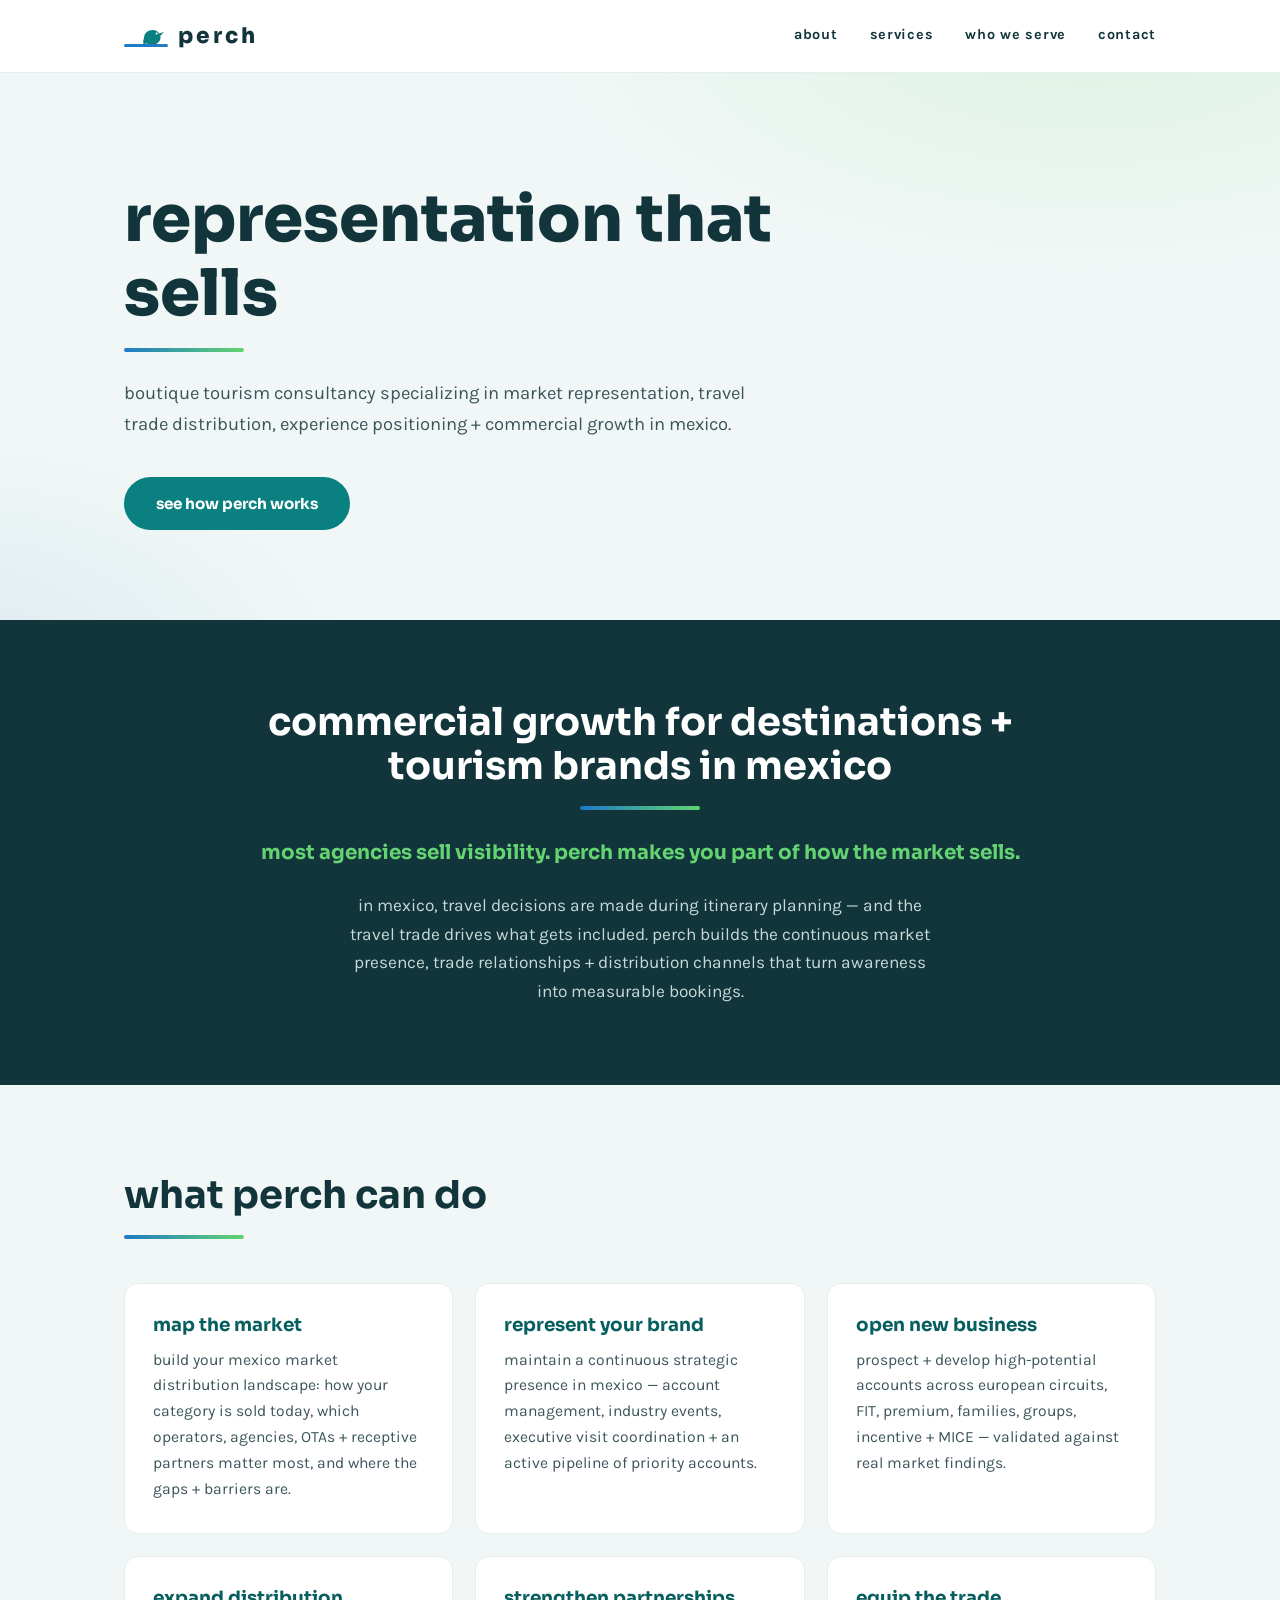
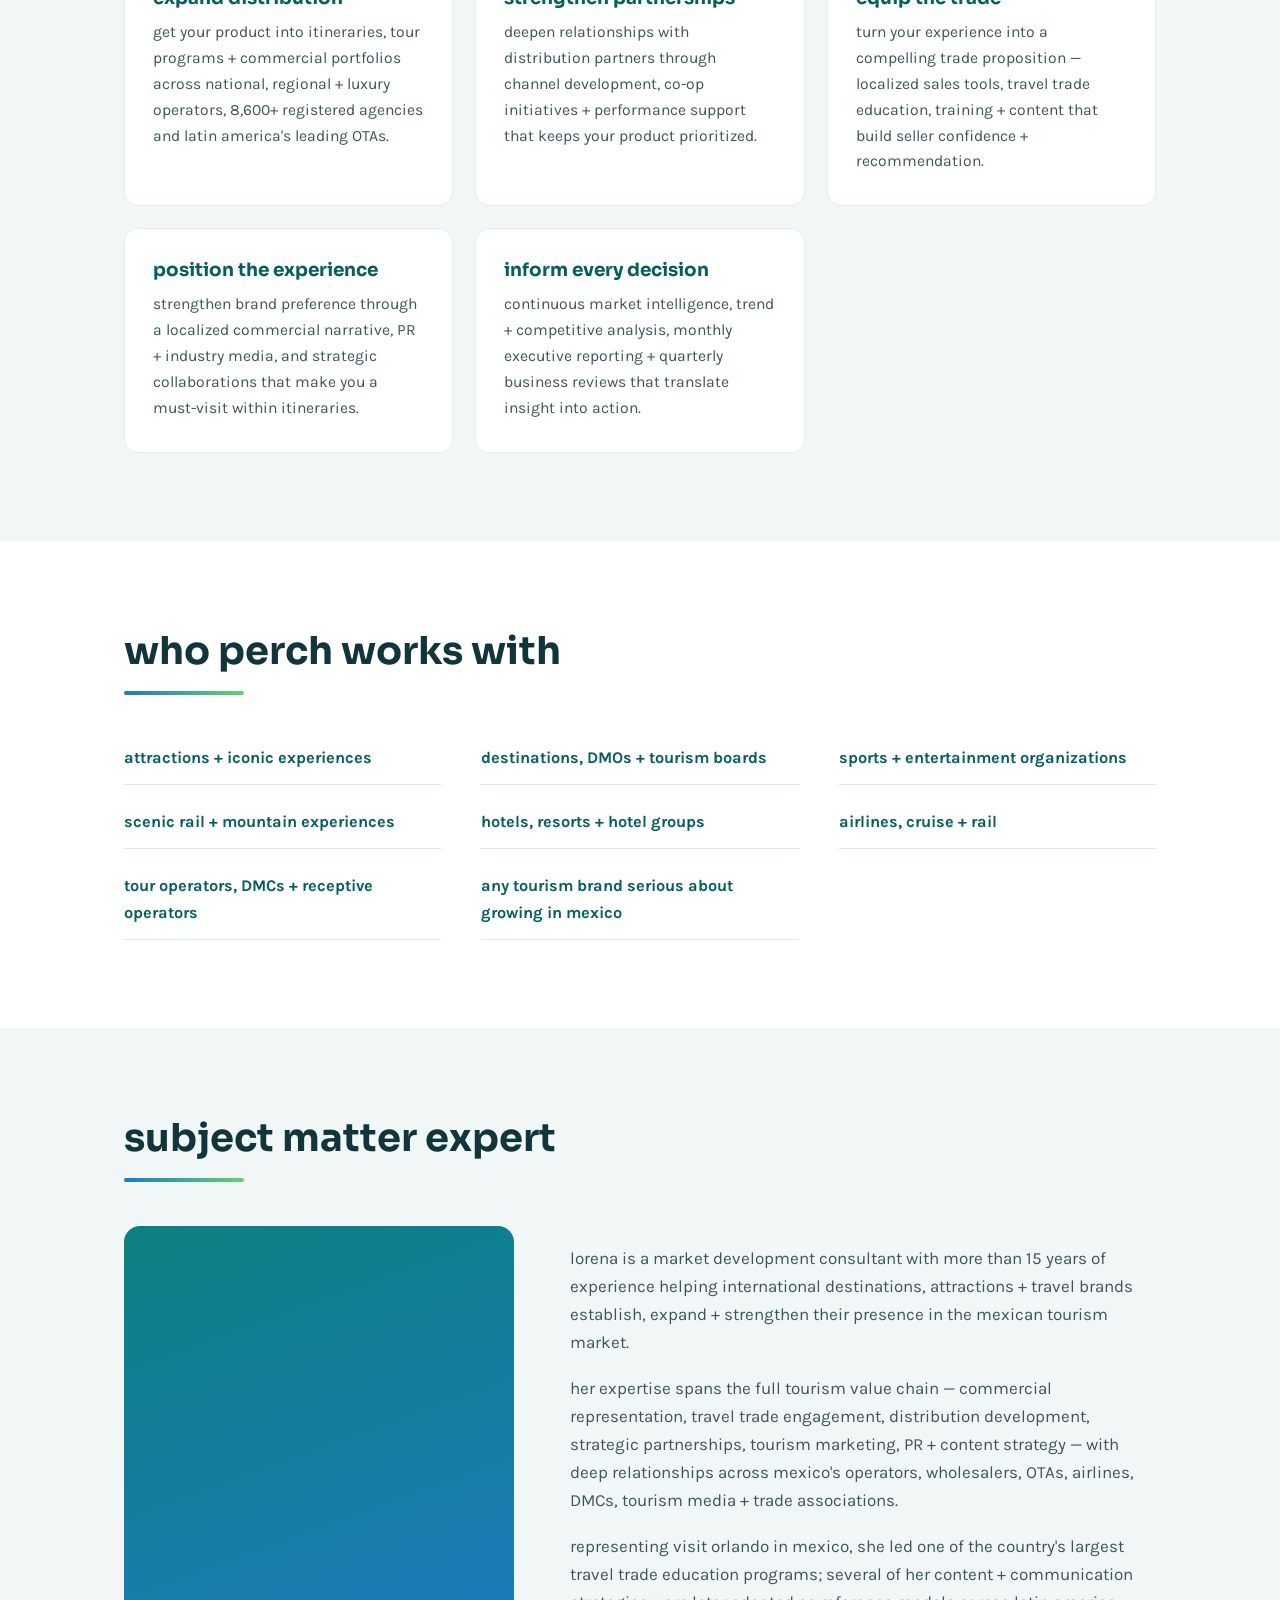
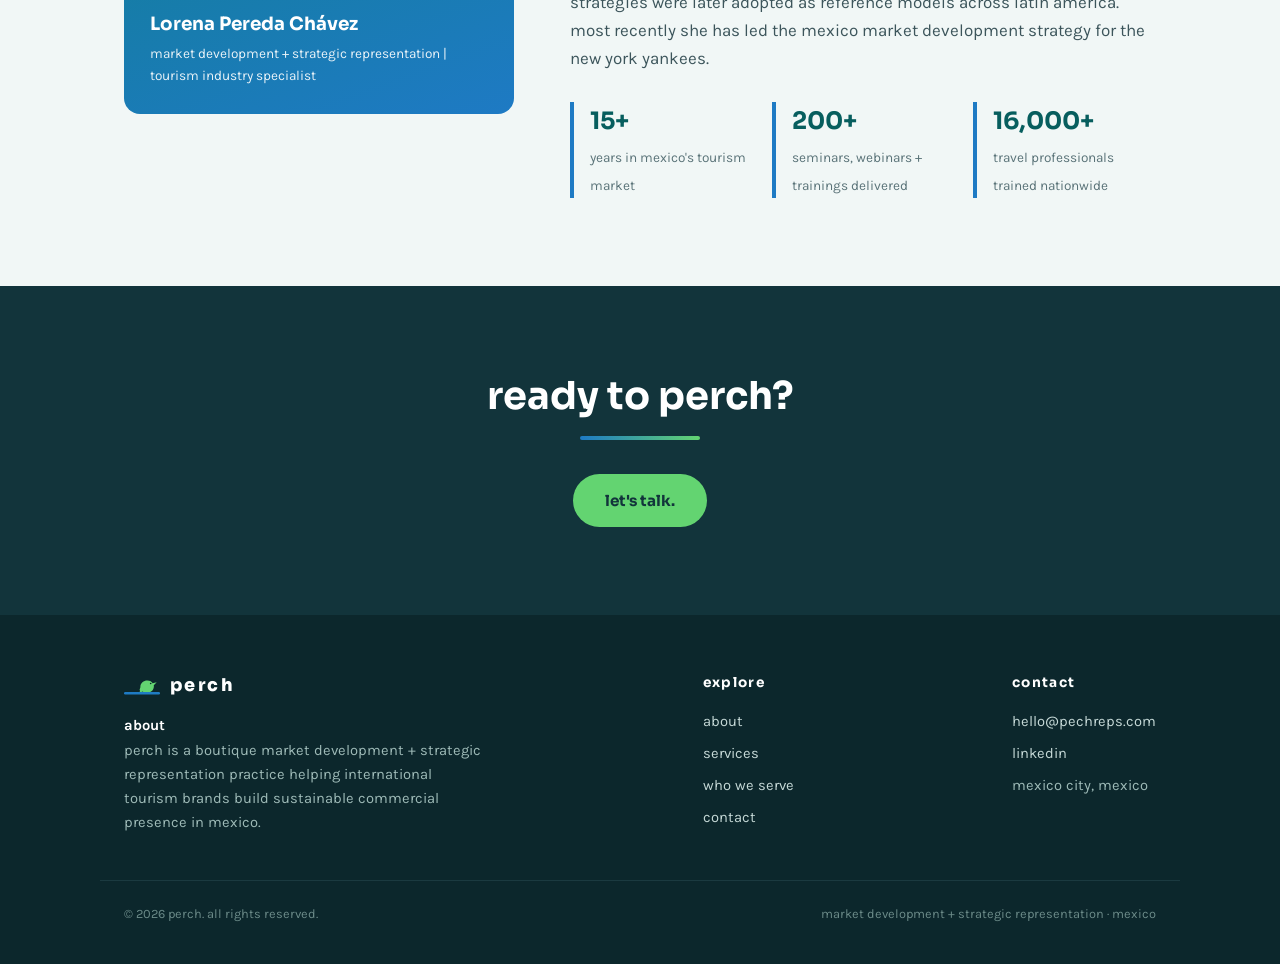
==== index.html @ 2157148b "perch site v1" ====
<!DOCTYPE html>
<html lang="en">
<head>
<meta charset="UTF-8">
<meta name="viewport" content="width=device-width, initial-scale=1.0">
<title>tourism market representation + development in mexico | perch</title>
<meta name="description" content="boutique tourism consultancy specializing in market representation, travel trade distribution, market development + commercial growth in Mexico.">
<link rel="preconnect" href="https://fonts.googleapis.com">
<link rel="preconnect" href="https://fonts.gstatic.com" crossorigin>
<link href="https://fonts.googleapis.com/css2?family=Sora:wght@400;600;700;800&family=Karla:ital,wght@0,400;0,500;0,700;1,400&display=swap" rel="stylesheet">
<style>
:root{
  --teal:#0B8080;
  --teal-deep:#075E5E;
  --ink:#12343B;
  --mist:#F1F7F6;
  --line-a:#1E7AC4;
  --line-b:#63D471;
  --white:#ffffff;
  --grad:linear-gradient(90deg,var(--line-a),var(--line-b));
}
*{margin:0;padding:0;box-sizing:border-box}
html{scroll-behavior:smooth}
body{font-family:'Karla',sans-serif;color:var(--ink);background:var(--white);line-height:1.65;font-size:17px}
h1,h2,h3{font-family:'Sora',sans-serif;line-height:1.15}
a{color:var(--teal);text-decoration:none}
.wrap{max-width:1080px;margin:0 auto;padding:0 24px}
.rule{height:4px;width:120px;background:var(--grad);border-radius:2px;margin:18px 0 0}
.rule.center{margin:18px auto 0}

/* nav */
header{position:sticky;top:0;z-index:50;background:rgba(255,255,255,.94);backdrop-filter:blur(8px);border-bottom:1px solid #E4EEEC}
.nav{display:flex;align-items:center;justify-content:space-between;height:72px}
.logo{display:flex;align-items:center;gap:10px;font-family:'Sora',sans-serif;font-weight:800;font-size:1.35rem;letter-spacing:.14em;color:var(--ink);text-transform:lowercase}
.nav-links{display:flex;gap:32px;font-weight:700;font-size:.9rem;letter-spacing:.05em;text-transform:lowercase}
.nav-links a{color:var(--ink);padding:6px 0;border-bottom:2px solid transparent;transition:.2s}
.nav-links a:hover{color:var(--teal);border-bottom-color:var(--line-b)}
@media(max-width:760px){.nav-links{display:none}}

/* hero */
.hero{padding:110px 0 90px;background:
  radial-gradient(900px 420px at 85% -10%, rgba(99,212,113,.14), transparent 60%),
  radial-gradient(700px 400px at -5% 110%, rgba(30,122,196,.10), transparent 60%),
  var(--mist)}
.hero h1{font-size:clamp(2.4rem,5.6vw,4rem);font-weight:800;text-transform:lowercase;max-width:16ch}
.hero p{margin-top:26px;max-width:58ch;font-size:1.15rem;color:#3C555B}
.hero .btns{margin-top:38px}
.btn{display:inline-block;font-family:'Sora',sans-serif;font-weight:700;font-size:.95rem;padding:14px 32px;border-radius:999px;transition:.2s;text-transform:lowercase}
.btn-primary{background:var(--teal);color:#fff}
.btn-primary:hover{background:var(--teal-deep)}

/* sections */
section{padding:88px 0}
h2{font-size:clamp(1.7rem,3.4vw,2.4rem);font-weight:700;text-transform:lowercase}
.lede{margin-top:20px;max-width:62ch;font-size:1.1rem;color:#3C555B}
.statement{background:var(--ink);color:#fff;text-align:center;padding:80px 0}
.statement h2{color:#fff;max-width:30ch;margin:0 auto}
.statement .big{font-family:'Sora',sans-serif;font-weight:700;font-size:1.25rem;color:#63D471;margin-top:26px}
.statement p{margin:22px auto 0;max-width:58ch;color:#C7DAD8;font-size:1.08rem}

/* services grid */
#services{background:var(--mist)}
.grid{display:grid;grid-template-columns:repeat(auto-fit,minmax(300px,1fr));gap:22px;margin-top:44px}
.card{background:#fff;border:1px solid #E4EEEC;border-radius:14px;padding:30px 28px;position:relative;overflow:hidden;transition:.25s}
.card::before{content:"";position:absolute;top:0;left:0;right:0;height:4px;background:var(--grad);opacity:0;transition:.25s}
.card:hover{transform:translateY(-4px);box-shadow:0 14px 32px rgba(18,52,59,.10);border-color:transparent}
.card:hover::before{opacity:1}
.card h3{font-size:1.15rem;font-weight:700;color:var(--teal-deep);text-transform:lowercase}
.card p{margin-top:12px;font-size:.98rem;color:#3C555B}

/* who */
.wholist{margin-top:38px;display:grid;grid-template-columns:repeat(auto-fit,minmax(280px,1fr));gap:12px 40px;font-weight:700;font-size:1.02rem;color:var(--teal-deep)}
.wholist div{padding:12px 0;border-bottom:1px solid #DCEAE7}

/* about lorena */
.about-grid{display:grid;grid-template-columns:1fr 1.5fr;gap:56px;align-items:start;margin-top:44px}
@media(max-width:820px){.about-grid{grid-template-columns:1fr}}
.about-photo{background:linear-gradient(160deg,var(--teal),var(--line-a));border-radius:16px;aspect-ratio:4/5;display:flex;align-items:flex-end;padding:26px;color:#fff}
.about-photo .name{font-family:'Sora',sans-serif;font-weight:700;font-size:1.15rem}
.about-photo .role{font-size:.85rem;opacity:.9;margin-top:4px}
.about p{margin-top:18px;color:#3C555B}
.stats{display:grid;grid-template-columns:repeat(3,1fr);gap:18px;margin-top:30px}
@media(max-width:560px){.stats{grid-template-columns:1fr}}
.stat{border-left:4px solid;border-image:var(--grad) 1;padding-left:16px}
.stat b{font-family:'Sora',sans-serif;font-size:1.5rem;color:var(--teal-deep);display:block}
.stat span{font-size:.85rem;color:#5A7378}

/* cta */
.cta{background:var(--ink);text-align:center}
.cta h2{color:#fff}
.cta .btn-primary{margin-top:34px;background:var(--line-b);color:var(--ink)}
.cta .btn-primary:hover{background:#7FE08A}

/* footer */
footer{background:#0C272C;color:#9FBBB8;padding:56px 0 40px;font-size:.92rem}
.foot{display:flex;justify-content:space-between;gap:40px;flex-wrap:wrap}
.foot .logo{color:#fff;font-size:1.1rem}
.foot a{color:#C7DAD8}
.foot a:hover{color:#fff}
.foot .col p{margin-top:14px;max-width:40ch}
.foot ul{list-style:none;margin-top:14px;display:grid;gap:8px;text-transform:lowercase}
.copyright{margin-top:44px;padding-top:22px;border-top:1px solid #1B3A40;font-size:.8rem;color:#6C8B89;display:flex;justify-content:space-between;flex-wrap:wrap;gap:10px}

.reveal{opacity:0;transform:translateY(18px);transition:opacity .6s ease,transform .6s ease}
.reveal.in{opacity:1;transform:none}
@media (prefers-reduced-motion:reduce){.reveal{opacity:1;transform:none;transition:none}html{scroll-behavior:auto}}
</style>
</head>
<body>

<header>
  <div class="wrap nav">
    <a class="logo" href="#top" aria-label="perch home">
      <svg width="44" height="30" viewBox="0 0 44 30" fill="none" xmlns="http://www.w3.org/2000/svg" aria-hidden="true">
        <defs><linearGradient id="g" x1="0" y1="0" x2="44" y2="0"><stop stop-color="#1E7AC4"/><stop offset="1" stop-color="#63D471"/></linearGradient></defs>
        <path d="M20 17c0-5 4-8 8.5-8 3.4 0 5.5 1.6 6.5 3.4l5-1.4-3.6 3.8c.1.5.1 1 .1 1.5 0 4.6-4 7.7-8.5 7.7-2.1 0-4-.6-5.5-1.7L18 25l1.6-3.4c.2-.5-.1-1-.6-1.2L20 17z" fill="#0B8080"/>
        <circle cx="32.6" cy="12.6" r="1" fill="#fff"/>
        <rect x="0" y="23" width="44" height="3" rx="1.5" fill="url(#g)"/>
      </svg>
      perch
    </a>
    <nav class="nav-links" aria-label="main">
      <a href="#about">about</a>
      <a href="#services">services</a>
      <a href="#who">who we serve</a>
      <a href="#contact">contact</a>
    </nav>
  </div>
</header>

<main id="top">

<!-- hero -->
<section class="hero">
  <div class="wrap">
    <h1>representation that sells</h1>
    <div class="rule"></div>
    <p>boutique tourism consultancy specializing in market representation, travel trade distribution, experience positioning + commercial growth in mexico.</p>
    <div class="btns">
      <a class="btn btn-primary" href="#services">see how perch works</a>
    </div>
  </div>
</section>

<!-- statement -->
<section class="statement" id="about">
  <div class="wrap reveal">
    <h2>commercial growth for destinations + tourism brands in mexico</h2>
    <div class="rule center"></div>
    <p class="big">most agencies sell visibility. perch makes you part of how the market sells.</p>
    <p>in mexico, travel decisions are made during itinerary planning — and the travel trade drives what gets included. perch builds the continuous market presence, trade relationships + distribution channels that turn awareness into measurable bookings.</p>
  </div>
</section>

<!-- services -->
<section id="services">
  <div class="wrap">
    <h2>what perch can do</h2>
    <div class="rule"></div>
    <div class="grid">
      <div class="card reveal">
        <h3>map the market</h3>
        <p>build your mexico market distribution landscape: how your category is sold today, which operators, agencies, OTAs + receptive partners matter most, and where the gaps + barriers are.</p>
      </div>
      <div class="card reveal">
        <h3>represent your brand</h3>
        <p>maintain a continuous strategic presence in mexico — account management, industry events, executive visit coordination + an active pipeline of priority accounts.</p>
      </div>
      <div class="card reveal">
        <h3>open new business</h3>
        <p>prospect + develop high-potential accounts across european circuits, FIT, premium, families, groups, incentive + MICE — validated against real market findings.</p>
      </div>
      <div class="card reveal">
        <h3>expand distribution</h3>
        <p>get your product into itineraries, tour programs + commercial portfolios across national, regional + luxury operators, 8,600+ registered agencies and latin america's leading OTAs.</p>
      </div>
      <div class="card reveal">
        <h3>strengthen partnerships</h3>
        <p>deepen relationships with distribution partners through channel development, co-op initiatives + performance support that keeps your product prioritized.</p>
      </div>
      <div class="card reveal">
        <h3>equip the trade</h3>
        <p>turn your experience into a compelling trade proposition — localized sales tools, travel trade education, training + content that build seller confidence + recommendation.</p>
      </div>
      <div class="card reveal">
        <h3>position the experience</h3>
        <p>strengthen brand preference through a localized commercial narrative, PR + industry media, and strategic collaborations that make you a must-visit within itineraries.</p>
      </div>
      <div class="card reveal">
        <h3>inform every decision</h3>
        <p>continuous market intelligence, trend + competitive analysis, monthly executive reporting + quarterly business reviews that translate insight into action.</p>
      </div>
    </div>
  </div>
</section>

<!-- who -->
<section id="who">
  <div class="wrap">
    <h2>who perch works with</h2>
    <div class="rule"></div>
    <div class="wholist reveal">
      <div>attractions + iconic experiences</div>
      <div>destinations, DMOs + tourism boards</div>
      <div>sports + entertainment organizations</div>
      <div>scenic rail + mountain experiences</div>
      <div>hotels, resorts + hotel groups</div>
      <div>airlines, cruise + rail</div>
      <div>tour operators, DMCs + receptive operators</div>
      <div>any tourism brand serious about growing in mexico</div>
    </div>
  </div>
</section>

<!-- lorena -->
<section id="expert" style="background:var(--mist)">
  <div class="wrap">
    <h2>subject matter expert</h2>
    <div class="rule"></div>
    <div class="about-grid">
      <div class="about-photo reveal">
        <div>
          <div class="name">Lorena Pereda Chávez</div>
          <div class="role">market development + strategic representation | tourism industry specialist</div>
        </div>
      </div>
      <div class="about reveal">
        <p>lorena is a market development consultant with more than 15 years of experience helping international destinations, attractions + travel brands establish, expand + strengthen their presence in the mexican tourism market.</p>
        <p>her expertise spans the full tourism value chain — commercial representation, travel trade engagement, distribution development, strategic partnerships, tourism marketing, PR + content strategy — with deep relationships across mexico's operators, wholesalers, OTAs, airlines, DMCs, tourism media + trade associations.</p>
        <p>representing visit orlando in mexico, she led one of the country's largest travel trade education programs; several of her content + communication strategies were later adopted as reference models across latin america. most recently she has led the mexico market development strategy for the new york yankees.</p>
        <div class="stats">
          <div class="stat"><b>15+</b><span>years in mexico's tourism market</span></div>
          <div class="stat"><b>200+</b><span>seminars, webinars + trainings delivered</span></div>
          <div class="stat"><b>16,000+</b><span>travel professionals trained nationwide</span></div>
        </div>
      </div>
    </div>
  </div>
</section>

<!-- cta -->
<section class="cta" id="contact">
  <div class="wrap reveal">
    <h2>ready to perch?</h2>
    <div class="rule center"></div>
    <a class="btn btn-primary" href="mailto:hello@pechreps.com">let's talk.</a>
  </div>
</section>

</main>

<footer>
  <div class="wrap foot">
    <div class="col">
      <div class="logo" style="display:flex;align-items:center;gap:10px;font-family:'Sora',sans-serif;font-weight:800;letter-spacing:.14em">
        <svg width="36" height="25" viewBox="0 0 44 30" fill="none" xmlns="http://www.w3.org/2000/svg" aria-hidden="true">
          <defs><linearGradient id="g2" x1="0" y1="0" x2="44" y2="0"><stop stop-color="#1E7AC4"/><stop offset="1" stop-color="#63D471"/></linearGradient></defs>
          <path d="M20 17c0-5 4-8 8.5-8 3.4 0 5.5 1.6 6.5 3.4l5-1.4-3.6 3.8c.1.5.1 1 .1 1.5 0 4.6-4 7.7-8.5 7.7-2.1 0-4-.6-5.5-1.7L18 25l1.6-3.4c.2-.5-.1-1-.6-1.2L20 17z" fill="#63D471"/>
          <circle cx="32.6" cy="12.6" r="1" fill="#0C272C"/>
          <rect x="0" y="23" width="44" height="3" rx="1.5" fill="url(#g2)"/>
        </svg>
        perch
      </div>
      <p><strong style="color:#fff">about</strong><br>perch is a boutique market development + strategic representation practice helping international tourism brands build sustainable commercial presence in mexico.</p>
    </div>
    <div class="col">
      <strong style="color:#fff;font-family:'Sora',sans-serif;font-size:.85rem;letter-spacing:.1em">explore</strong>
      <ul>
        <li><a href="#about">about</a></li>
        <li><a href="#services">services</a></li>
        <li><a href="#who">who we serve</a></li>
        <li><a href="#contact">contact</a></li>
      </ul>
    </div>
    <div class="col">
      <strong style="color:#fff;font-family:'Sora',sans-serif;font-size:.85rem;letter-spacing:.1em">contact</strong>
      <ul>
        <li><a href="mailto:hello@pechreps.com">hello@pechreps.com</a></li>
        <li><a href="#">linkedin</a></li>
        <li>mexico city, mexico</li>
      </ul>
    </div>
  </div>
  <div class="wrap copyright">
    <span>© 2026 perch. all rights reserved.</span>
    <span>market development + strategic representation · mexico</span>
  </div>
</footer>

<script>
const io = new IntersectionObserver(es=>{es.forEach(e=>{if(e.isIntersecting){e.target.classList.add('in');io.unobserve(e.target);}})},{threshold:.12});
document.querySelectorAll('.reveal').forEach(el=>io.observe(el));
</script>
</body>
</html>
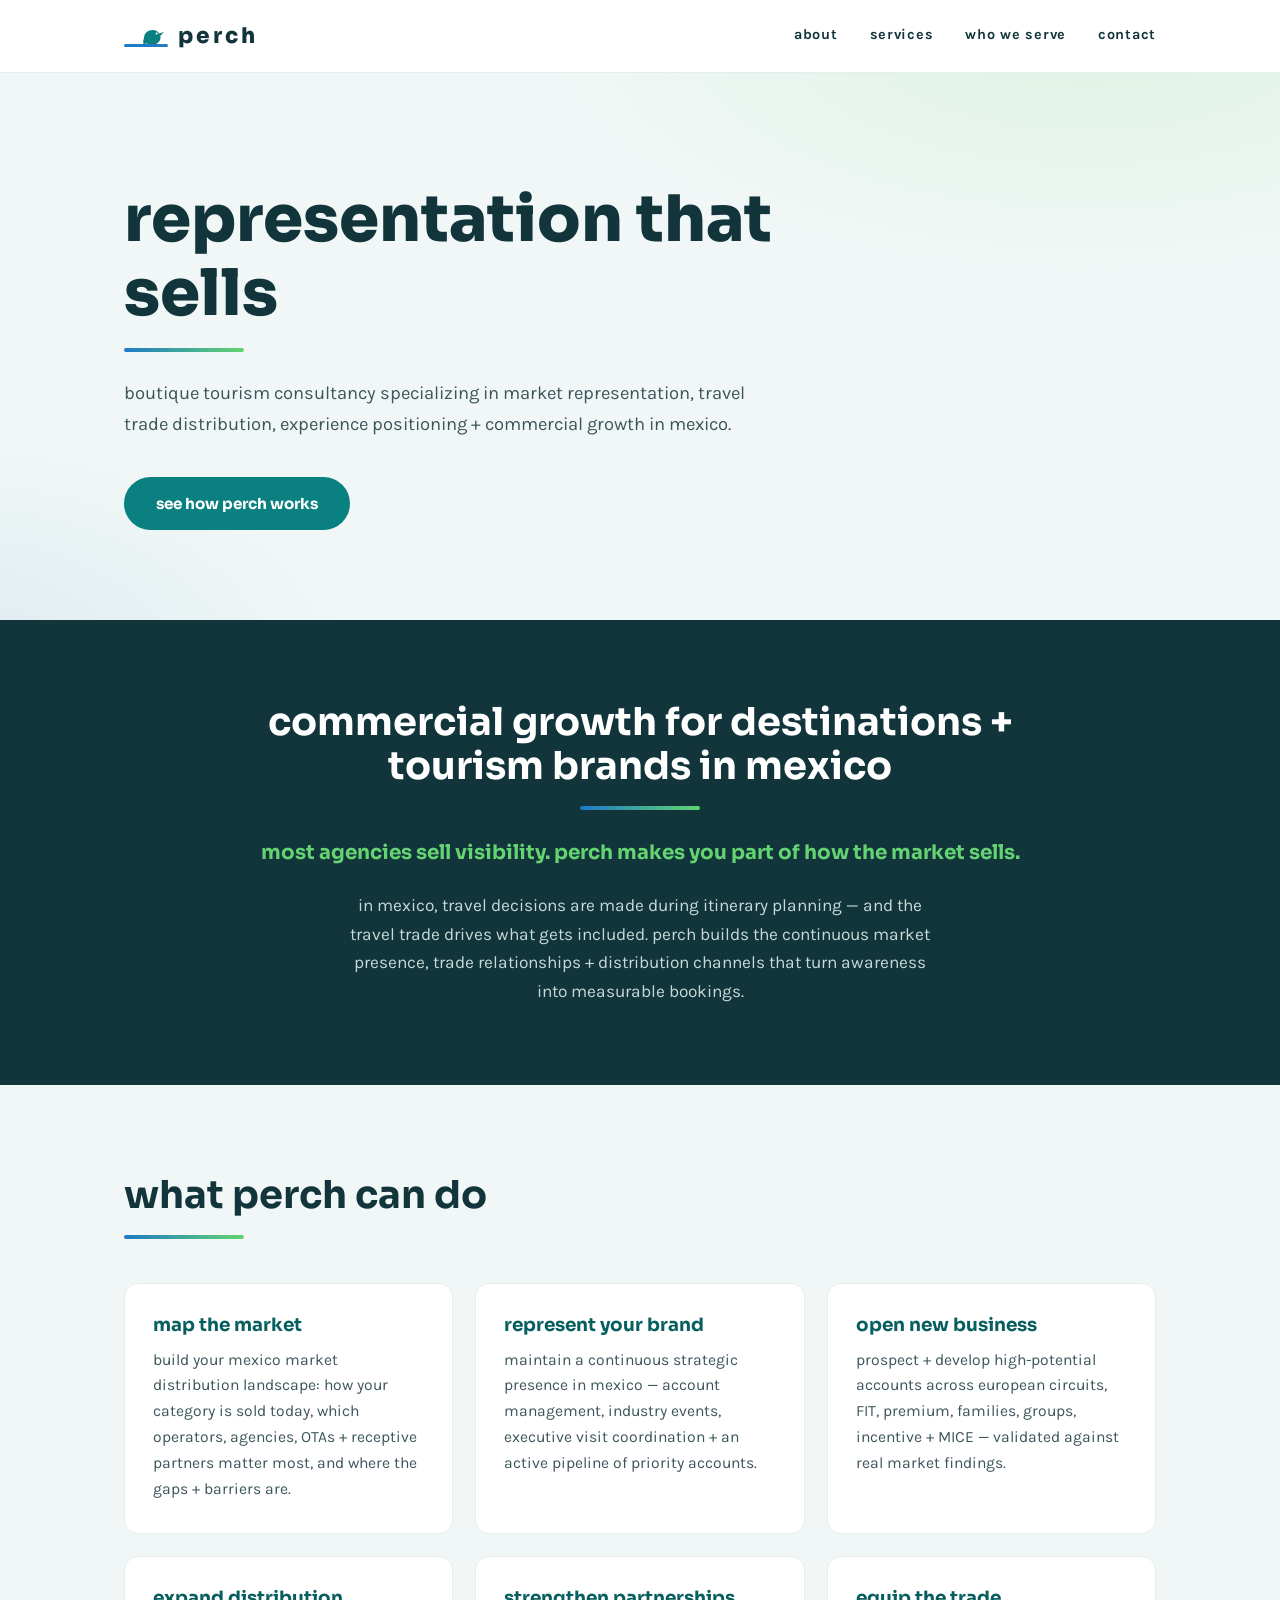
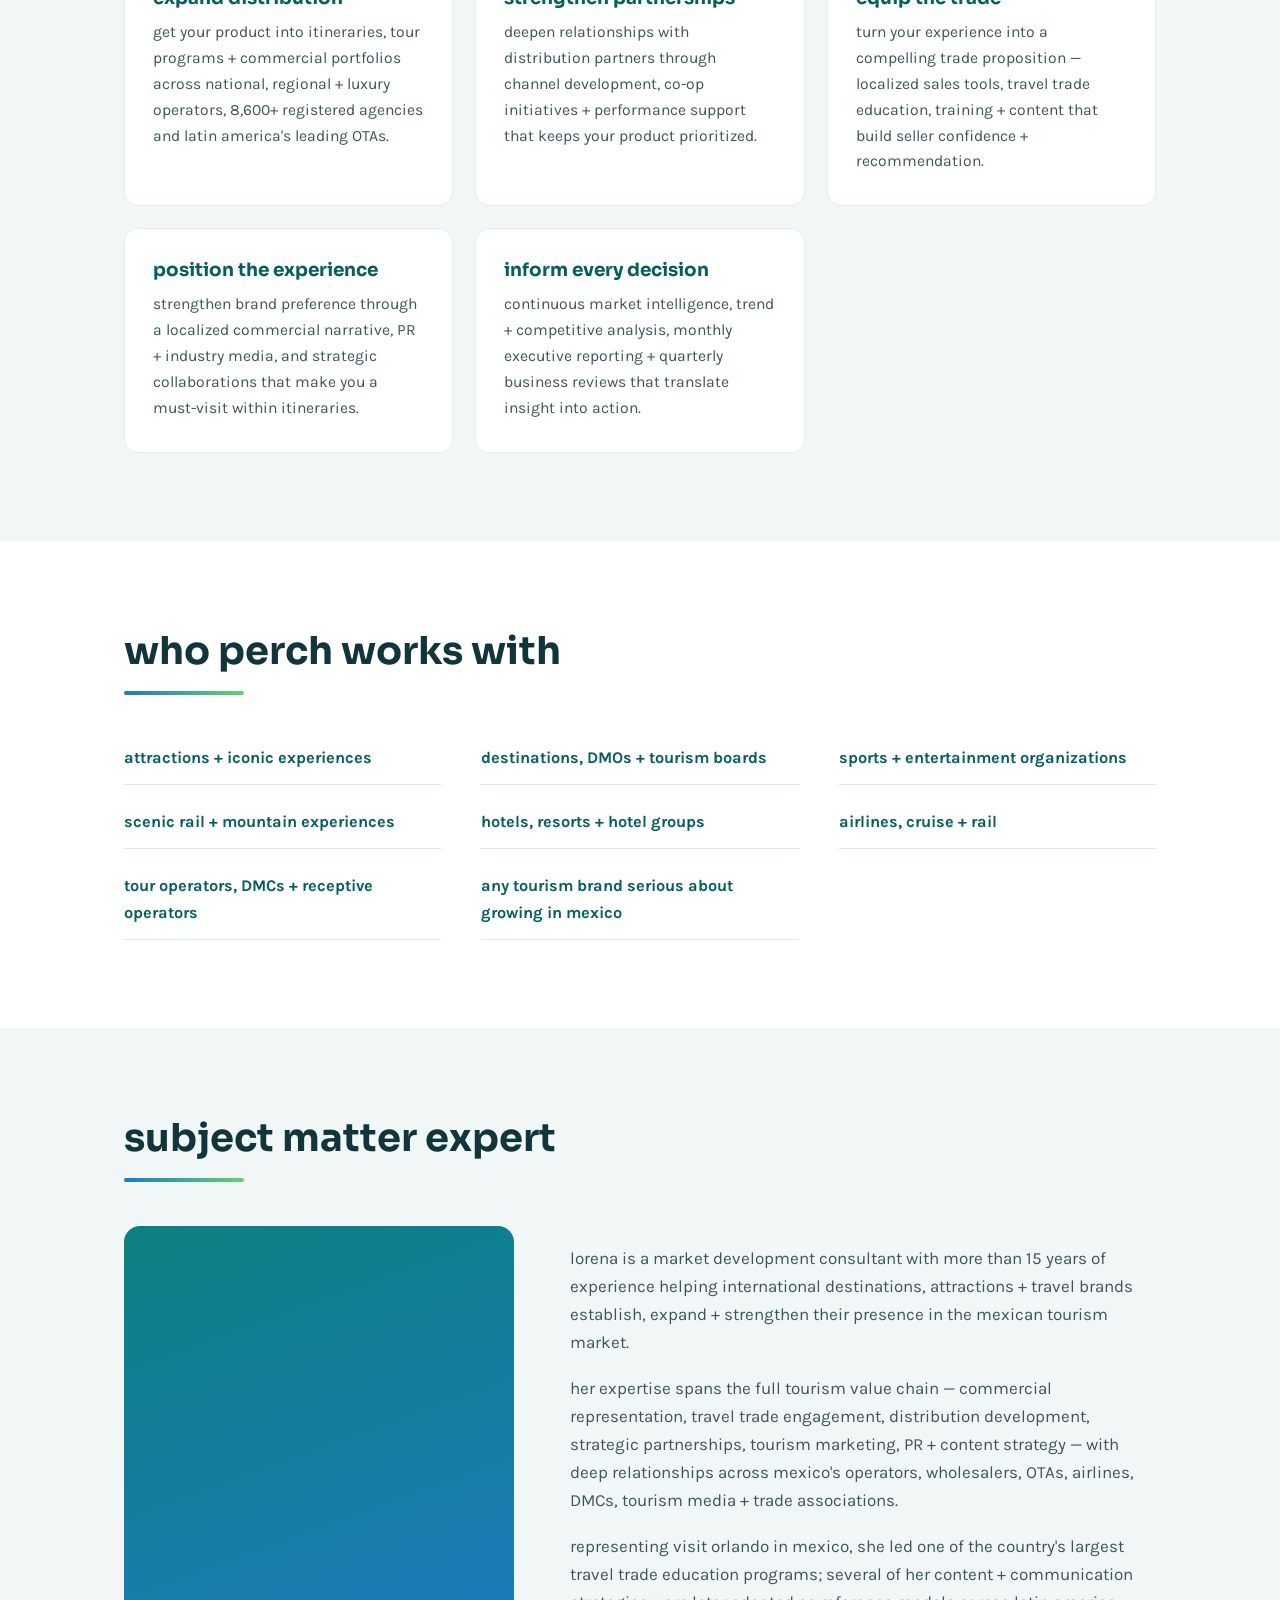
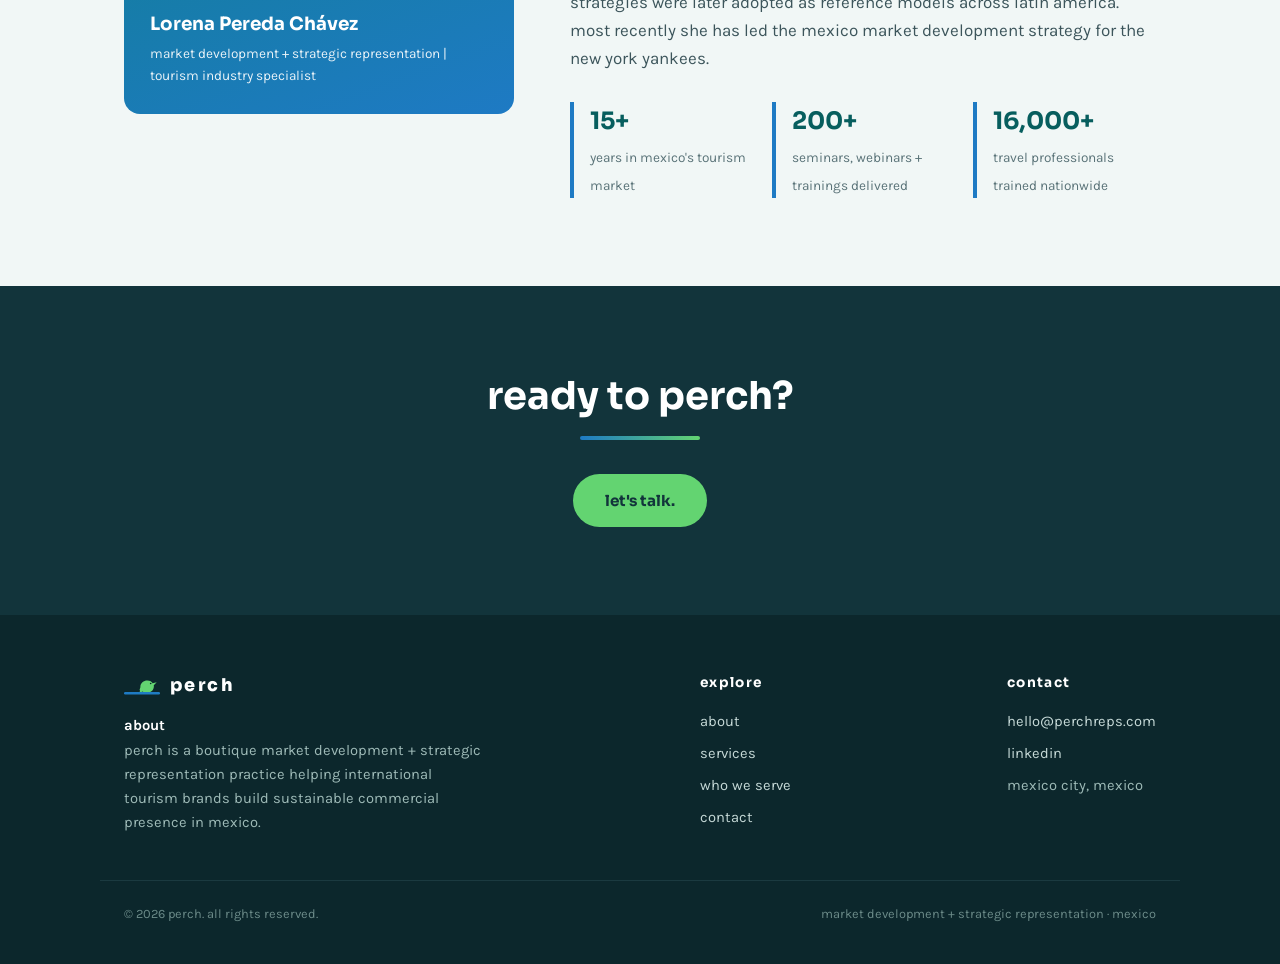
==== commit 492a99c5: "fix domain: perchreps.com" ====
--- a/index.html
+++ b/index.html
@@ -243,7 +243,7 @@
   <div class="wrap reveal">
     <h2>ready to perch?</h2>
     <div class="rule center"></div>
-    <a class="btn btn-primary" href="mailto:hello@pechreps.com">let's talk.</a>
+    <a class="btn btn-primary" href="mailto:hello@perchreps.com">let's talk.</a>
   </div>
 </section>
 
@@ -275,7 +275,7 @@
     <div class="col">
       <strong style="color:#fff;font-family:'Sora',sans-serif;font-size:.85rem;letter-spacing:.1em">contact</strong>
       <ul>
-        <li><a href="mailto:hello@pechreps.com">hello@pechreps.com</a></li>
+        <li><a href="mailto:hello@perchreps.com">hello@perchreps.com</a></li>
         <li><a href="#">linkedin</a></li>
         <li>mexico city, mexico</li>
       </ul>
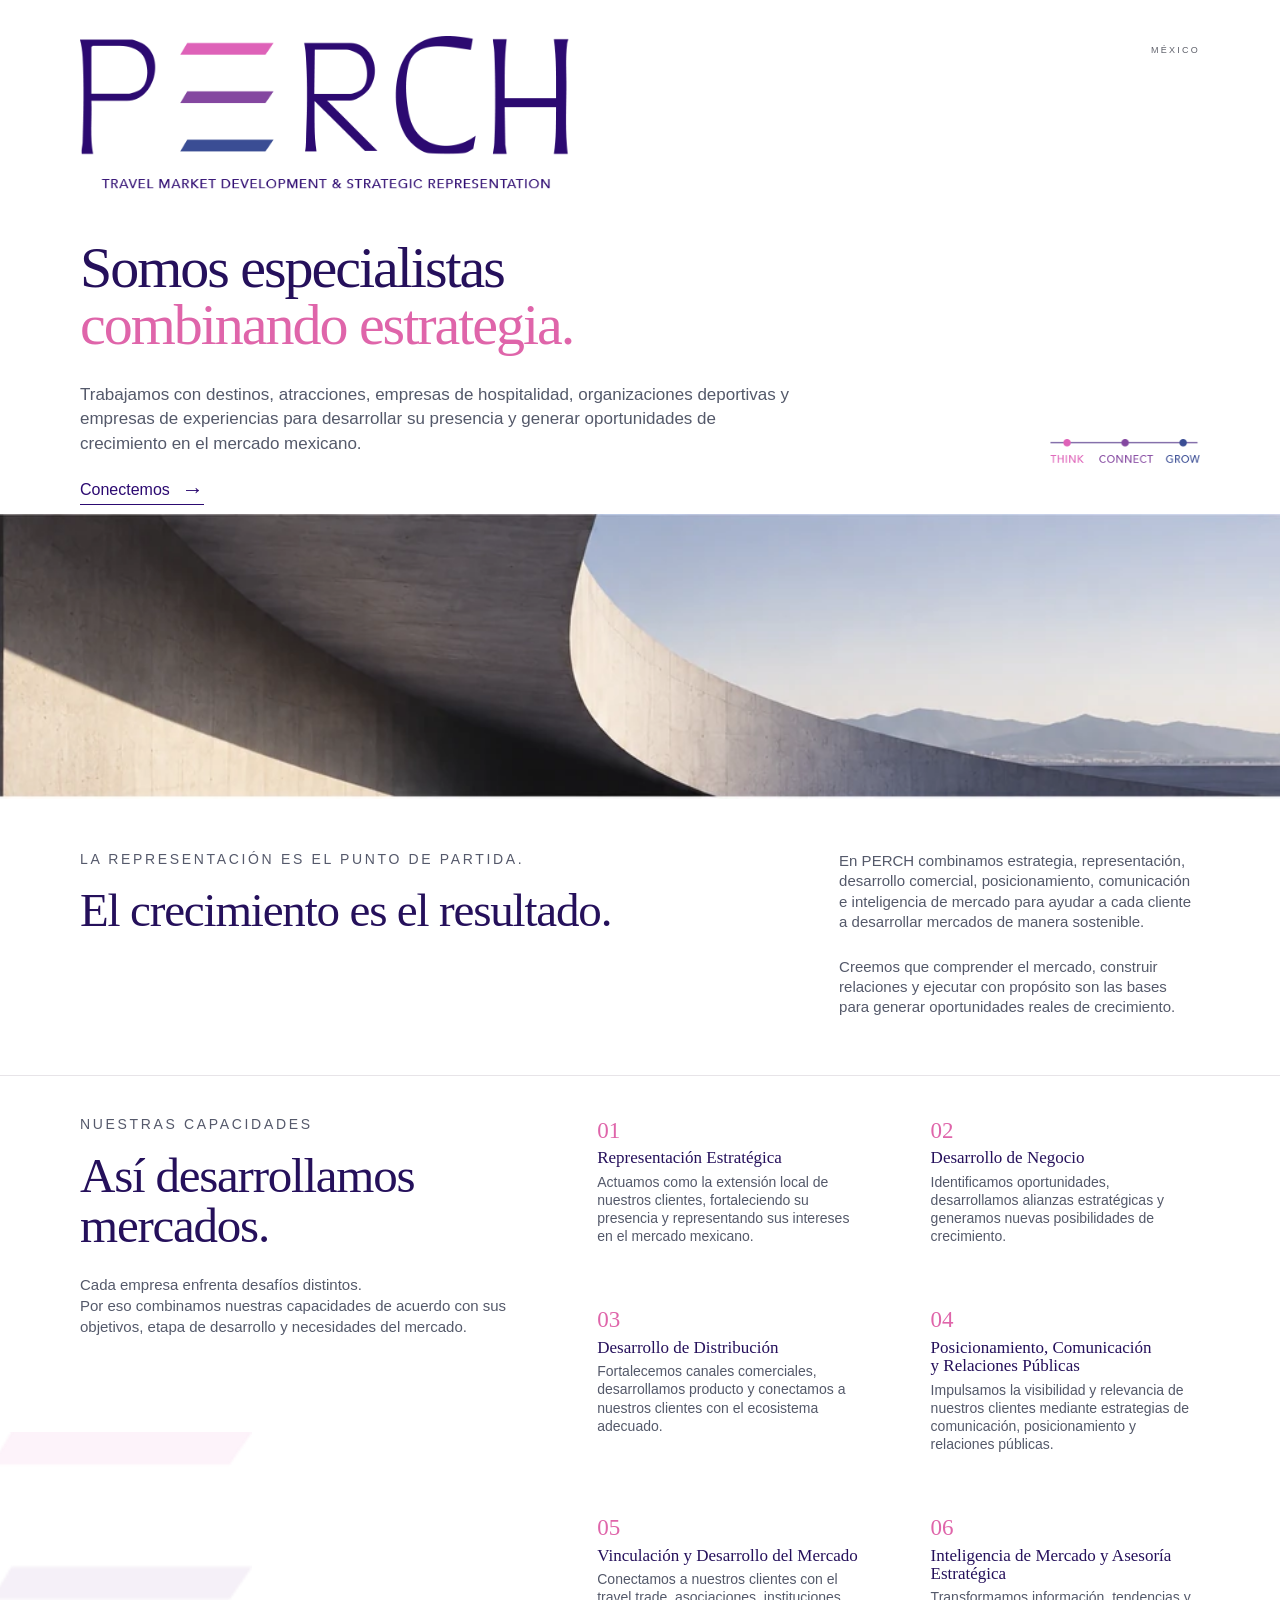
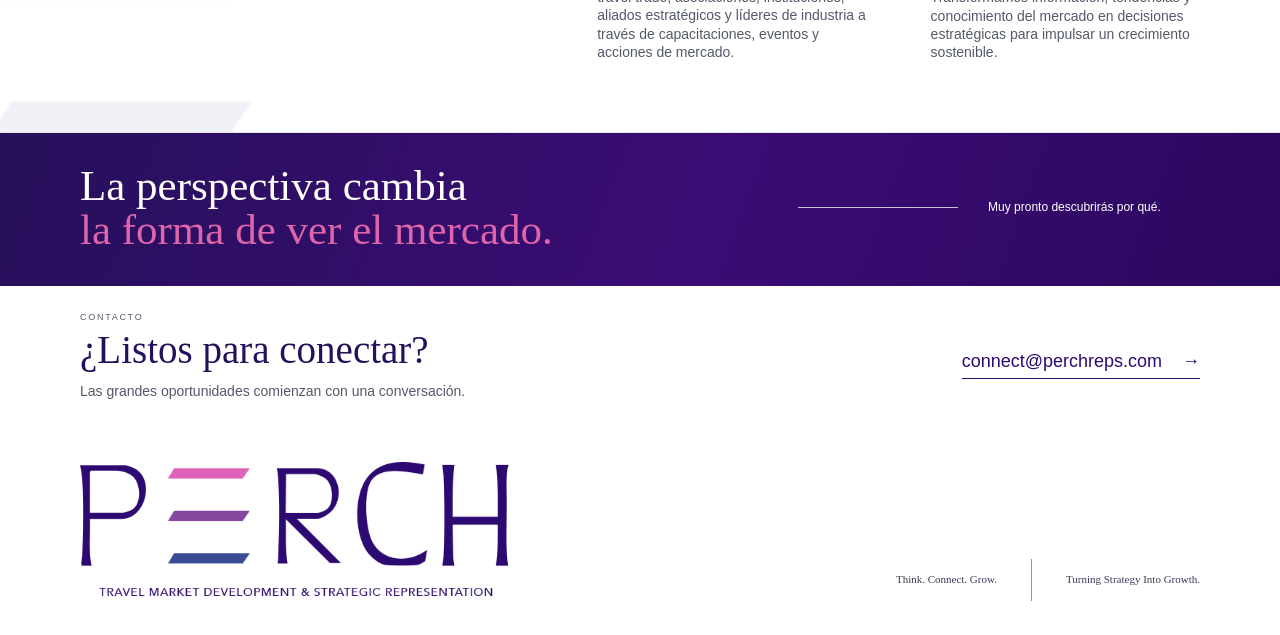
==== commit 77f8c6ea: "Publicar landing PERCH: index.html, style.css y assets/ Sube el contenido de la landing estatica (HT" ====
--- a/index.html
+++ b/index.html
@@ -1,295 +1,98 @@
-<!DOCTYPE html>
-<html lang="en">
+<!doctype html>
+<html lang="es">
 <head>
-<meta charset="UTF-8">
-<meta name="viewport" content="width=device-width, initial-scale=1.0">
-<title>tourism market representation + development in mexico | perch</title>
-<meta name="description" content="boutique tourism consultancy specializing in market representation, travel trade distribution, market development + commercial growth in Mexico.">
-<link rel="preconnect" href="https://fonts.googleapis.com">
-<link rel="preconnect" href="https://fonts.gstatic.com" crossorigin>
-<link href="https://fonts.googleapis.com/css2?family=Sora:wght@400;600;700;800&family=Karla:ital,wght@0,400;0,500;0,700;1,400&display=swap" rel="stylesheet">
-<style>
-:root{
-  --teal:#0B8080;
-  --teal-deep:#075E5E;
-  --ink:#12343B;
-  --mist:#F1F7F6;
-  --line-a:#1E7AC4;
-  --line-b:#63D471;
-  --white:#ffffff;
-  --grad:linear-gradient(90deg,var(--line-a),var(--line-b));
-}
-*{margin:0;padding:0;box-sizing:border-box}
-html{scroll-behavior:smooth}
-body{font-family:'Karla',sans-serif;color:var(--ink);background:var(--white);line-height:1.65;font-size:17px}
-h1,h2,h3{font-family:'Sora',sans-serif;line-height:1.15}
-a{color:var(--teal);text-decoration:none}
-.wrap{max-width:1080px;margin:0 auto;padding:0 24px}
-.rule{height:4px;width:120px;background:var(--grad);border-radius:2px;margin:18px 0 0}
-.rule.center{margin:18px auto 0}
-
-/* nav */
-header{position:sticky;top:0;z-index:50;background:rgba(255,255,255,.94);backdrop-filter:blur(8px);border-bottom:1px solid #E4EEEC}
-.nav{display:flex;align-items:center;justify-content:space-between;height:72px}
-.logo{display:flex;align-items:center;gap:10px;font-family:'Sora',sans-serif;font-weight:800;font-size:1.35rem;letter-spacing:.14em;color:var(--ink);text-transform:lowercase}
-.nav-links{display:flex;gap:32px;font-weight:700;font-size:.9rem;letter-spacing:.05em;text-transform:lowercase}
-.nav-links a{color:var(--ink);padding:6px 0;border-bottom:2px solid transparent;transition:.2s}
-.nav-links a:hover{color:var(--teal);border-bottom-color:var(--line-b)}
-@media(max-width:760px){.nav-links{display:none}}
-
-/* hero */
-.hero{padding:110px 0 90px;background:
-  radial-gradient(900px 420px at 85% -10%, rgba(99,212,113,.14), transparent 60%),
-  radial-gradient(700px 400px at -5% 110%, rgba(30,122,196,.10), transparent 60%),
-  var(--mist)}
-.hero h1{font-size:clamp(2.4rem,5.6vw,4rem);font-weight:800;text-transform:lowercase;max-width:16ch}
-.hero p{margin-top:26px;max-width:58ch;font-size:1.15rem;color:#3C555B}
-.hero .btns{margin-top:38px}
-.btn{display:inline-block;font-family:'Sora',sans-serif;font-weight:700;font-size:.95rem;padding:14px 32px;border-radius:999px;transition:.2s;text-transform:lowercase}
-.btn-primary{background:var(--teal);color:#fff}
-.btn-primary:hover{background:var(--teal-deep)}
-
-/* sections */
-section{padding:88px 0}
-h2{font-size:clamp(1.7rem,3.4vw,2.4rem);font-weight:700;text-transform:lowercase}
-.lede{margin-top:20px;max-width:62ch;font-size:1.1rem;color:#3C555B}
-.statement{background:var(--ink);color:#fff;text-align:center;padding:80px 0}
-.statement h2{color:#fff;max-width:30ch;margin:0 auto}
-.statement .big{font-family:'Sora',sans-serif;font-weight:700;font-size:1.25rem;color:#63D471;margin-top:26px}
-.statement p{margin:22px auto 0;max-width:58ch;color:#C7DAD8;font-size:1.08rem}
-
-/* services grid */
-#services{background:var(--mist)}
-.grid{display:grid;grid-template-columns:repeat(auto-fit,minmax(300px,1fr));gap:22px;margin-top:44px}
-.card{background:#fff;border:1px solid #E4EEEC;border-radius:14px;padding:30px 28px;position:relative;overflow:hidden;transition:.25s}
-.card::before{content:"";position:absolute;top:0;left:0;right:0;height:4px;background:var(--grad);opacity:0;transition:.25s}
-.card:hover{transform:translateY(-4px);box-shadow:0 14px 32px rgba(18,52,59,.10);border-color:transparent}
-.card:hover::before{opacity:1}
-.card h3{font-size:1.15rem;font-weight:700;color:var(--teal-deep);text-transform:lowercase}
-.card p{margin-top:12px;font-size:.98rem;color:#3C555B}
-
-/* who */
-.wholist{margin-top:38px;display:grid;grid-template-columns:repeat(auto-fit,minmax(280px,1fr));gap:12px 40px;font-weight:700;font-size:1.02rem;color:var(--teal-deep)}
-.wholist div{padding:12px 0;border-bottom:1px solid #DCEAE7}
-
-/* about lorena */
-.about-grid{display:grid;grid-template-columns:1fr 1.5fr;gap:56px;align-items:start;margin-top:44px}
-@media(max-width:820px){.about-grid{grid-template-columns:1fr}}
-.about-photo{background:linear-gradient(160deg,var(--teal),var(--line-a));border-radius:16px;aspect-ratio:4/5;display:flex;align-items:flex-end;padding:26px;color:#fff}
-.about-photo .name{font-family:'Sora',sans-serif;font-weight:700;font-size:1.15rem}
-.about-photo .role{font-size:.85rem;opacity:.9;margin-top:4px}
-.about p{margin-top:18px;color:#3C555B}
-.stats{display:grid;grid-template-columns:repeat(3,1fr);gap:18px;margin-top:30px}
-@media(max-width:560px){.stats{grid-template-columns:1fr}}
-.stat{border-left:4px solid;border-image:var(--grad) 1;padding-left:16px}
-.stat b{font-family:'Sora',sans-serif;font-size:1.5rem;color:var(--teal-deep);display:block}
-.stat span{font-size:.85rem;color:#5A7378}
-
-/* cta */
-.cta{background:var(--ink);text-align:center}
-.cta h2{color:#fff}
-.cta .btn-primary{margin-top:34px;background:var(--line-b);color:var(--ink)}
-.cta .btn-primary:hover{background:#7FE08A}
-
-/* footer */
-footer{background:#0C272C;color:#9FBBB8;padding:56px 0 40px;font-size:.92rem}
-.foot{display:flex;justify-content:space-between;gap:40px;flex-wrap:wrap}
-.foot .logo{color:#fff;font-size:1.1rem}
-.foot a{color:#C7DAD8}
-.foot a:hover{color:#fff}
-.foot .col p{margin-top:14px;max-width:40ch}
-.foot ul{list-style:none;margin-top:14px;display:grid;gap:8px;text-transform:lowercase}
-.copyright{margin-top:44px;padding-top:22px;border-top:1px solid #1B3A40;font-size:.8rem;color:#6C8B89;display:flex;justify-content:space-between;flex-wrap:wrap;gap:10px}
-
-.reveal{opacity:0;transform:translateY(18px);transition:opacity .6s ease,transform .6s ease}
-.reveal.in{opacity:1;transform:none}
-@media (prefers-reduced-motion:reduce){.reveal{opacity:1;transform:none;transition:none}html{scroll-behavior:auto}}
-</style>
+  <meta charset="utf-8">
+  <meta name="viewport" content="width=device-width, initial-scale=1">
+  <title>PERCH | Travel Market Development & Strategic Representation</title>
+  <meta name="description" content="PERCH desarrolla mercados en México mediante representación estratégica, desarrollo de negocio, distribución, posicionamiento, comunicación e inteligencia de mercado.">
+  <meta name="theme-color" content="#ffffff">
+  <meta property="og:title" content="PERCH | Travel Market Development & Strategic Representation">
+  <meta property="og:description" content="Somos especialistas combinando estrategia para desarrollar mercados y generar crecimiento sostenible.">
+  <meta property="og:type" content="website">
+  <link rel="icon" href="assets/favicon.svg" type="image/svg+xml">
+  <link rel="preload" href="assets/hero.webp" as="image" type="image/webp">
+  <link rel="stylesheet" href="style.css">
 </head>
 <body>
+  <header class="hero">
+    <div class="container hero-grid">
+      <div class="brand"><a href="#" aria-label="PERCH inicio"><img src="assets/logo-perch.png" alt="PERCH — Travel Market Development & Strategic Representation"></a></div>
+      <span class="country">MÉXICO</span>
 
-<header>
-  <div class="wrap nav">
-    <a class="logo" href="#top" aria-label="perch home">
-      <svg width="44" height="30" viewBox="0 0 44 30" fill="none" xmlns="http://www.w3.org/2000/svg" aria-hidden="true">
-        <defs><linearGradient id="g" x1="0" y1="0" x2="44" y2="0"><stop stop-color="#1E7AC4"/><stop offset="1" stop-color="#63D471"/></linearGradient></defs>
-        <path d="M20 17c0-5 4-8 8.5-8 3.4 0 5.5 1.6 6.5 3.4l5-1.4-3.6 3.8c.1.5.1 1 .1 1.5 0 4.6-4 7.7-8.5 7.7-2.1 0-4-.6-5.5-1.7L18 25l1.6-3.4c.2-.5-.1-1-.6-1.2L20 17z" fill="#0B8080"/>
-        <circle cx="32.6" cy="12.6" r="1" fill="#fff"/>
-        <rect x="0" y="23" width="44" height="3" rx="1.5" fill="url(#g)"/>
-      </svg>
-      perch
-    </a>
-    <nav class="nav-links" aria-label="main">
-      <a href="#about">about</a>
-      <a href="#services">services</a>
-      <a href="#who">who we serve</a>
-      <a href="#contact">contact</a>
-    </nav>
-  </div>
-</header>
+      <div class="hero-copy">
+        <h1>Somos especialistas<br><em>combinando estrategia.</em></h1>
+        <p>Trabajamos con destinos, atracciones, empresas de hospitalidad, organizaciones deportivas y empresas de experiencias para desarrollar su presencia y generar oportunidades de crecimiento en el mercado mexicano.</p>
+        <a class="text-link" href="#contacto">Conectemos <span aria-hidden="true">→</span></a>
+      </div>
 
-<main id="top">
+      <div class="method-mark"><img src="assets/think-connect-grow.png" alt="Think. Connect. Grow."></div>
+    </div>
+  </header>
 
-<!-- hero -->
-<section class="hero">
-  <div class="wrap">
-    <h1>representation that sells</h1>
-    <div class="rule"></div>
-    <p>boutique tourism consultancy specializing in market representation, travel trade distribution, experience positioning + commercial growth in mexico.</p>
-    <div class="btns">
-      <a class="btn btn-primary" href="#services">see how perch works</a>
-    </div>
-  </div>
-</section>
+  <main>
+    <figure class="image-band">
+      <img src="assets/hero.webp" alt="Arquitectura contemporánea de líneas curvas, luz y perspectiva" width="1536" height="285">
+    </figure>
 
-<!-- statement -->
-<section class="statement" id="about">
-  <div class="wrap reveal">
-    <h2>commercial growth for destinations + tourism brands in mexico</h2>
-    <div class="rule center"></div>
-    <p class="big">most agencies sell visibility. perch makes you part of how the market sells.</p>
-    <p>in mexico, travel decisions are made during itinerary planning — and the travel trade drives what gets included. perch builds the continuous market presence, trade relationships + distribution channels that turn awareness into measurable bookings.</p>
-  </div>
-</section>
-
-<!-- services -->
-<section id="services">
-  <div class="wrap">
-    <h2>what perch can do</h2>
-    <div class="rule"></div>
-    <div class="grid">
-      <div class="card reveal">
-        <h3>map the market</h3>
-        <p>build your mexico market distribution landscape: how your category is sold today, which operators, agencies, OTAs + receptive partners matter most, and where the gaps + barriers are.</p>
-      </div>
-      <div class="card reveal">
-        <h3>represent your brand</h3>
-        <p>maintain a continuous strategic presence in mexico — account management, industry events, executive visit coordination + an active pipeline of priority accounts.</p>
-      </div>
-      <div class="card reveal">
-        <h3>open new business</h3>
-        <p>prospect + develop high-potential accounts across european circuits, FIT, premium, families, groups, incentive + MICE — validated against real market findings.</p>
-      </div>
-      <div class="card reveal">
-        <h3>expand distribution</h3>
-        <p>get your product into itineraries, tour programs + commercial portfolios across national, regional + luxury operators, 8,600+ registered agencies and latin america's leading OTAs.</p>
-      </div>
-      <div class="card reveal">
-        <h3>strengthen partnerships</h3>
-        <p>deepen relationships with distribution partners through channel development, co-op initiatives + performance support that keeps your product prioritized.</p>
-      </div>
-      <div class="card reveal">
-        <h3>equip the trade</h3>
-        <p>turn your experience into a compelling trade proposition — localized sales tools, travel trade education, training + content that build seller confidence + recommendation.</p>
-      </div>
-      <div class="card reveal">
-        <h3>position the experience</h3>
-        <p>strengthen brand preference through a localized commercial narrative, PR + industry media, and strategic collaborations that make you a must-visit within itineraries.</p>
-      </div>
-      <div class="card reveal">
-        <h3>inform every decision</h3>
-        <p>continuous market intelligence, trend + competitive analysis, monthly executive reporting + quarterly business reviews that translate insight into action.</p>
-      </div>
-    </div>
-  </div>
-</section>
-
-<!-- who -->
-<section id="who">
-  <div class="wrap">
-    <h2>who perch works with</h2>
-    <div class="rule"></div>
-    <div class="wholist reveal">
-      <div>attractions + iconic experiences</div>
-      <div>destinations, DMOs + tourism boards</div>
-      <div>sports + entertainment organizations</div>
-      <div>scenic rail + mountain experiences</div>
-      <div>hotels, resorts + hotel groups</div>
-      <div>airlines, cruise + rail</div>
-      <div>tour operators, DMCs + receptive operators</div>
-      <div>any tourism brand serious about growing in mexico</div>
-    </div>
-  </div>
-</section>
-
-<!-- lorena -->
-<section id="expert" style="background:var(--mist)">
-  <div class="wrap">
-    <h2>subject matter expert</h2>
-    <div class="rule"></div>
-    <div class="about-grid">
-      <div class="about-photo reveal">
+    <section class="intro section-rule">
+      <div class="container split">
         <div>
-          <div class="name">Lorena Pereda Chávez</div>
-          <div class="role">market development + strategic representation | tourism industry specialist</div>
+          <p class="eyebrow">LA REPRESENTACIÓN ES EL PUNTO DE PARTIDA.</p>
+          <h2>El crecimiento es el resultado.</h2>
+        </div>
+        <div class="body-copy">
+          <p>En PERCH combinamos estrategia, representación, desarrollo comercial, posicionamiento, comunicación e inteligencia de mercado para ayudar a cada cliente a desarrollar mercados de manera sostenible.</p>
+          <p>Creemos que comprender el mercado, construir relaciones y ejecutar con propósito son las bases para generar oportunidades reales de crecimiento.</p>
         </div>
       </div>
-      <div class="about reveal">
-        <p>lorena is a market development consultant with more than 15 years of experience helping international destinations, attractions + travel brands establish, expand + strengthen their presence in the mexican tourism market.</p>
-        <p>her expertise spans the full tourism value chain — commercial representation, travel trade engagement, distribution development, strategic partnerships, tourism marketing, PR + content strategy — with deep relationships across mexico's operators, wholesalers, OTAs, airlines, DMCs, tourism media + trade associations.</p>
-        <p>representing visit orlando in mexico, she led one of the country's largest travel trade education programs; several of her content + communication strategies were later adopted as reference models across latin america. most recently she has led the mexico market development strategy for the new york yankees.</p>
-        <div class="stats">
-          <div class="stat"><b>15+</b><span>years in mexico's tourism market</span></div>
-          <div class="stat"><b>200+</b><span>seminars, webinars + trainings delivered</span></div>
-          <div class="stat"><b>16,000+</b><span>travel professionals trained nationwide</span></div>
+    </section>
+
+    <section class="capabilities section-rule">
+      <div class="container capabilities-grid">
+        <div class="cap-intro">
+          <p class="eyebrow">NUESTRAS CAPACIDADES</p>
+          <h2>Así desarrollamos<br>mercados.</h2>
+          <p>Cada empresa enfrenta desafíos distintos.<br>Por eso combinamos nuestras capacidades de acuerdo con sus objetivos, etapa de desarrollo y necesidades del mercado.</p>
+          <img class="ghost-e" src="assets/perch-e.png" alt="" aria-hidden="true">
+        </div>
+
+        <div class="services">
+          <article><span>01</span><h3>Representación Estratégica</h3><p>Actuamos como la extensión local de nuestros clientes, fortaleciendo su presencia y representando sus intereses en el mercado mexicano.</p></article>
+          <article><span>02</span><h3>Desarrollo de Negocio</h3><p>Identificamos oportunidades, desarrollamos alianzas estratégicas y generamos nuevas posibilidades de crecimiento.</p></article>
+          <article><span>03</span><h3>Desarrollo de Distribución</h3><p>Fortalecemos canales comerciales, desarrollamos producto y conectamos a nuestros clientes con el ecosistema adecuado.</p></article>
+          <article><span>04</span><h3>Posicionamiento, Comunicación<br>y Relaciones Públicas</h3><p>Impulsamos la visibilidad y relevancia de nuestros clientes mediante estrategias de comunicación, posicionamiento y relaciones públicas.</p></article>
+          <article><span>05</span><h3>Vinculación y Desarrollo del Mercado</h3><p>Conectamos a nuestros clientes con el travel trade, asociaciones, instituciones, aliados estratégicos y líderes de industria a través de capacitaciones, eventos y acciones de mercado.</p></article>
+          <article><span>06</span><h3>Inteligencia de Mercado y Asesoría Estratégica</h3><p>Transformamos información, tendencias y conocimiento del mercado en decisiones estratégicas para impulsar un crecimiento sostenible.</p></article>
+        </div>
+      </div>
+    </section>
+
+    <section class="perspective">
+      <div class="container perspective-grid">
+        <h2>La perspectiva cambia<br><em>la forma de ver el mercado.</em></h2>
+        <div class="teaser"><span></span><p>Muy pronto descubrirás por qué.</p></div>
+      </div>
+    </section>
+  </main>
+
+  <footer id="contacto">
+    <div class="container">
+      <div class="contact-grid">
+        <div>
+          <p class="eyebrow small">CONTACTO</p>
+          <h2>¿Listos para conectar?</h2>
+          <p>Las grandes oportunidades comienzan con una conversación.</p>
+        </div>
+        <a class="email" href="mailto:connect@perchreps.com">connect@perchreps.com <span>→</span></a>
+      </div>
+
+      <div class="footer-bottom">
+        <div class="footer-brand"><img src="assets/logo-perch.png" alt="PERCH"></div>
+        <div class="footer-lines">
+          <span>Think. Connect. Grow.</span><i></i><span>Turning Strategy Into Growth.</span>
         </div>
       </div>
     </div>
-  </div>
-</section>
-
-<!-- cta -->
-<section class="cta" id="contact">
-  <div class="wrap reveal">
-    <h2>ready to perch?</h2>
-    <div class="rule center"></div>
-    <a class="btn btn-primary" href="mailto:hello@perchreps.com">let's talk.</a>
-  </div>
-</section>
-
-</main>
-
-<footer>
-  <div class="wrap foot">
-    <div class="col">
-      <div class="logo" style="display:flex;align-items:center;gap:10px;font-family:'Sora',sans-serif;font-weight:800;letter-spacing:.14em">
-        <svg width="36" height="25" viewBox="0 0 44 30" fill="none" xmlns="http://www.w3.org/2000/svg" aria-hidden="true">
-          <defs><linearGradient id="g2" x1="0" y1="0" x2="44" y2="0"><stop stop-color="#1E7AC4"/><stop offset="1" stop-color="#63D471"/></linearGradient></defs>
-          <path d="M20 17c0-5 4-8 8.5-8 3.4 0 5.5 1.6 6.5 3.4l5-1.4-3.6 3.8c.1.5.1 1 .1 1.5 0 4.6-4 7.7-8.5 7.7-2.1 0-4-.6-5.5-1.7L18 25l1.6-3.4c.2-.5-.1-1-.6-1.2L20 17z" fill="#63D471"/>
-          <circle cx="32.6" cy="12.6" r="1" fill="#0C272C"/>
-          <rect x="0" y="23" width="44" height="3" rx="1.5" fill="url(#g2)"/>
-        </svg>
-        perch
-      </div>
-      <p><strong style="color:#fff">about</strong><br>perch is a boutique market development + strategic representation practice helping international tourism brands build sustainable commercial presence in mexico.</p>
-    </div>
-    <div class="col">
-      <strong style="color:#fff;font-family:'Sora',sans-serif;font-size:.85rem;letter-spacing:.1em">explore</strong>
-      <ul>
-        <li><a href="#about">about</a></li>
-        <li><a href="#services">services</a></li>
-        <li><a href="#who">who we serve</a></li>
-        <li><a href="#contact">contact</a></li>
-      </ul>
-    </div>
-    <div class="col">
-      <strong style="color:#fff;font-family:'Sora',sans-serif;font-size:.85rem;letter-spacing:.1em">contact</strong>
-      <ul>
-        <li><a href="mailto:hello@perchreps.com">hello@perchreps.com</a></li>
-        <li><a href="#">linkedin</a></li>
-        <li>mexico city, mexico</li>
-      </ul>
-    </div>
-  </div>
-  <div class="wrap copyright">
-    <span>© 2026 perch. all rights reserved.</span>
-    <span>market development + strategic representation · mexico</span>
-  </div>
-</footer>
-
-<script>
-const io = new IntersectionObserver(es=>{es.forEach(e=>{if(e.isIntersecting){e.target.classList.add('in');io.unobserve(e.target);}})},{threshold:.12});
-document.querySelectorAll('.reveal').forEach(el=>io.observe(el));
-</script>
+  </footer>
 </body>
 </html>
--- a/style.css
+++ b/style.css
@@ -0,0 +1,148 @@
+/* PERCH — Official Landing Page
+   Static HTML/CSS build for Hostinger
+*/
+:root{
+  --ink:#25105b;
+  --purple:#2c0a71;
+  --pink:#df65aa;
+  --text:#54596a;
+  --line:#e7e4e8;
+  --paper:#fff;
+  --serif:"Iowan Old Style","Palatino Linotype",Palatino,"Book Antiqua",Georgia,serif;
+  --sans:Inter,"Helvetica Neue",Arial,sans-serif;
+}
+*{box-sizing:border-box}
+html{scroll-behavior:smooth}
+body{margin:0;background:var(--paper);color:var(--text);font-family:var(--sans);font-size:16px;line-height:1.42;-webkit-font-smoothing:antialiased}
+a{color:inherit}
+.container{width:min(1296px,calc(100% - 160px));margin-inline:auto}
+.hero{min-height:514px;background:#fff}
+.hero-grid{position:relative;min-height:514px;padding-top:36px}
+.brand .wordmark,.wordmark{display:inline-block;color:var(--purple);font-size:24px;font-weight:600;letter-spacing:.39em;text-decoration:none;white-space:nowrap}
+.brand p{margin:24px 0 0;font-size:10px;line-height:1.45;letter-spacing:.31em;color:#626574}
+.country{position:absolute;right:0;top:44px;font-size:9px;letter-spacing:.25em;color:#5d5f69}
+.hero-copy{margin-top:46px;max-width:760px}
+h1,h2,h3,p{margin-top:0}
+h1,h2{font-family:var(--serif);font-weight:400;color:var(--ink)}
+h1{font-size:58px;line-height:.98;letter-spacing:-.035em;margin-bottom:29px}
+h1 em,.perspective em{font-style:normal;color:var(--pink)}
+.hero-copy>p{max-width:720px;font-size:17px;line-height:1.45;margin-bottom:22px}
+.text-link{display:inline-flex;gap:12px;align-items:center;color:var(--purple);font-size:16px;text-decoration:none;border-bottom:1px solid var(--purple);padding-bottom:3px}
+.text-link span{font-size:22px;line-height:1}
+.method-mark{position:absolute;right:0;bottom:55px;width:58px}
+.method-mark .line{display:block;width:1px;height:58px;background:#5c5c65;margin-bottom:28px}
+.method-mark p{font-size:8px;line-height:1.7;letter-spacing:.08em;color:#5b5e69}
+.image-band{margin:0;height:285px;overflow:hidden}
+.image-band img{width:100%;height:100%;display:block;object-fit:cover}
+.section-rule{border-bottom:1px solid var(--line)}
+.intro{padding:51px 0 33px}
+.split{display:grid;grid-template-columns:1.45fr .8fr;gap:105px}
+.eyebrow{font-size:14px;letter-spacing:.19em;color:#55596b;margin-bottom:16px}
+.intro h2,.cap-intro h2{font-size:47px;line-height:1.03;letter-spacing:-.025em;margin-bottom:0}
+.body-copy{font-size:15px;line-height:1.36;padding-top:1px}
+.body-copy p{margin-bottom:24px}
+.capabilities{padding:39px 0 42px;overflow:hidden}
+.capabilities-grid{display:grid;grid-template-columns:.92fr 1.28fr;gap:84px}
+.cap-intro{position:relative;min-height:575px}
+.cap-intro h2{font-size:49px;margin-bottom:22px}
+.cap-intro>p:last-of-type{font-size:15px;line-height:1.43;max-width:470px}
+.ghost-e{position:absolute;left:-86px;bottom:-165px;font-family:var(--serif);font-size:390px;line-height:1;color:#f4eff5;z-index:-1}
+.services{display:grid;grid-template-columns:1fr 1fr;column-gap:64px;row-gap:30px}
+.services article span{font-family:var(--serif);color:var(--pink);font-size:23px}
+.services h3{font-family:var(--serif);font-size:17px;line-height:1.08;color:var(--ink);font-weight:400;margin:2px 0 5px}
+.services p{font-size:14px;line-height:1.3;margin:0}
+.perspective{background:linear-gradient(110deg,#26105b,#3b0c74 55%,#2b075f);padding:31px 0 35px}
+.perspective-grid{display:grid;grid-template-columns:1.25fr .8fr;align-items:center;gap:90px}
+.perspective h2{color:#fff;font-size:43px;line-height:1.02;margin:0}
+.teaser{display:flex;align-items:center;gap:30px;color:#fff}
+.teaser span{height:1px;background:rgba(255,255,255,.75);width:160px}
+.teaser p{font-size:12px;margin:0;white-space:nowrap}
+footer{padding:25px 0 34px}
+.contact-grid{display:grid;grid-template-columns:1fr auto;align-items:center}
+.eyebrow.small{font-size:9px;margin-bottom:6px}
+.contact-grid h2{font-size:39px;line-height:1;margin-bottom:13px}
+.contact-grid p{font-size:14px}
+.email{color:var(--purple);font-size:18px;text-decoration:none;border-bottom:1px solid var(--purple);padding:0 0 4px}
+.email span{padding-left:15px}
+.footer-bottom{display:flex;justify-content:space-between;align-items:end;margin-top:46px}
+.footer-brand{display:flex;align-items:center;gap:35px}
+.footer-brand .wordmark{font-size:22px}
+.descriptor{font-size:8px;line-height:1.5;letter-spacing:.25em}
+.footer-lines{display:flex;align-items:center;gap:34px;font-family:var(--serif);font-size:11px;color:#40375c}
+.footer-lines i{display:block;width:1px;height:42px;background:#98949e}
+
+@media (max-width:900px){
+  .container{width:min(100% - 48px,720px)}
+  .hero,.hero-grid{min-height:610px}
+  .hero-grid{padding-top:28px}
+  .country{top:34px}
+  .hero-copy{margin-top:68px;padding-right:0}
+  h1{font-size:46px}
+  .hero-copy>p{font-size:16px}
+  .method-mark{right:0;bottom:32px}
+  .split,.capabilities-grid,.perspective-grid{grid-template-columns:1fr;gap:36px}
+  .intro{padding:45px 0}
+  .body-copy{max-width:580px}
+  .cap-intro{min-height:auto}
+  .ghost-e{display:none}
+  .services{gap:34px 44px}
+  .perspective-grid{gap:28px}
+  .teaser{justify-content:flex-start}
+  .contact-grid{grid-template-columns:1fr;gap:24px}
+  .email{justify-self:start}
+  .footer-bottom{gap:30px;align-items:flex-start;flex-direction:column}
+}
+@media (max-width:600px){
+  .container{width:calc(100% - 40px)}
+  .hero,.hero-grid{min-height:640px}
+  .brand .wordmark{font-size:20px}
+  .brand p{font-size:8px;margin-top:17px}
+  .country{font-size:7px}
+  .hero-copy{margin-top:72px}
+  h1{font-size:40px;line-height:1.02}
+  .hero-copy>p{font-size:15px}
+  .method-mark{display:none}
+  .image-band{height:210px}
+  .intro h2,.cap-intro h2{font-size:39px}
+  .eyebrow{font-size:11px}
+  .services{grid-template-columns:1fr}
+  .capabilities{padding-bottom:48px}
+  .perspective h2{font-size:36px}
+  .teaser span{width:72px}
+  .contact-grid h2{font-size:34px}
+  .email{font-size:16px}
+  .footer-brand{gap:22px;align-items:flex-start;flex-direction:column}
+  .footer-lines{gap:18px;flex-wrap:wrap}
+  .footer-lines i{height:26px}
+}
+@media (prefers-reduced-motion:reduce){html{scroll-behavior:auto}}
+
+
+/* Official PERCH brand assets — supplied artwork */
+.brand a{display:block;width:min(490px,52vw)}
+.brand img{display:block;width:100%;height:auto}
+.method-mark{width:150px;right:0;bottom:47px}
+.method-mark img{display:block;width:100%;height:auto}
+.ghost-e{
+  position:absolute;
+  left:-88px;
+  bottom:-44px;
+  width:260px;
+  height:auto;
+  opacity:.08;
+  object-fit:contain;
+  z-index:-1;
+}
+.footer-brand{display:block}
+.footer-brand img{display:block;width:430px;max-width:42vw;height:auto}
+
+@media (max-width:900px){
+  .brand a{width:min(430px,66vw)}
+  .method-mark{width:132px}
+  .footer-brand img{max-width:65vw}
+}
+@media (max-width:600px){
+  .brand a{width:min(330px,78vw)}
+  .method-mark{display:none}
+  .footer-brand img{width:min(360px,86vw);max-width:none}
+}
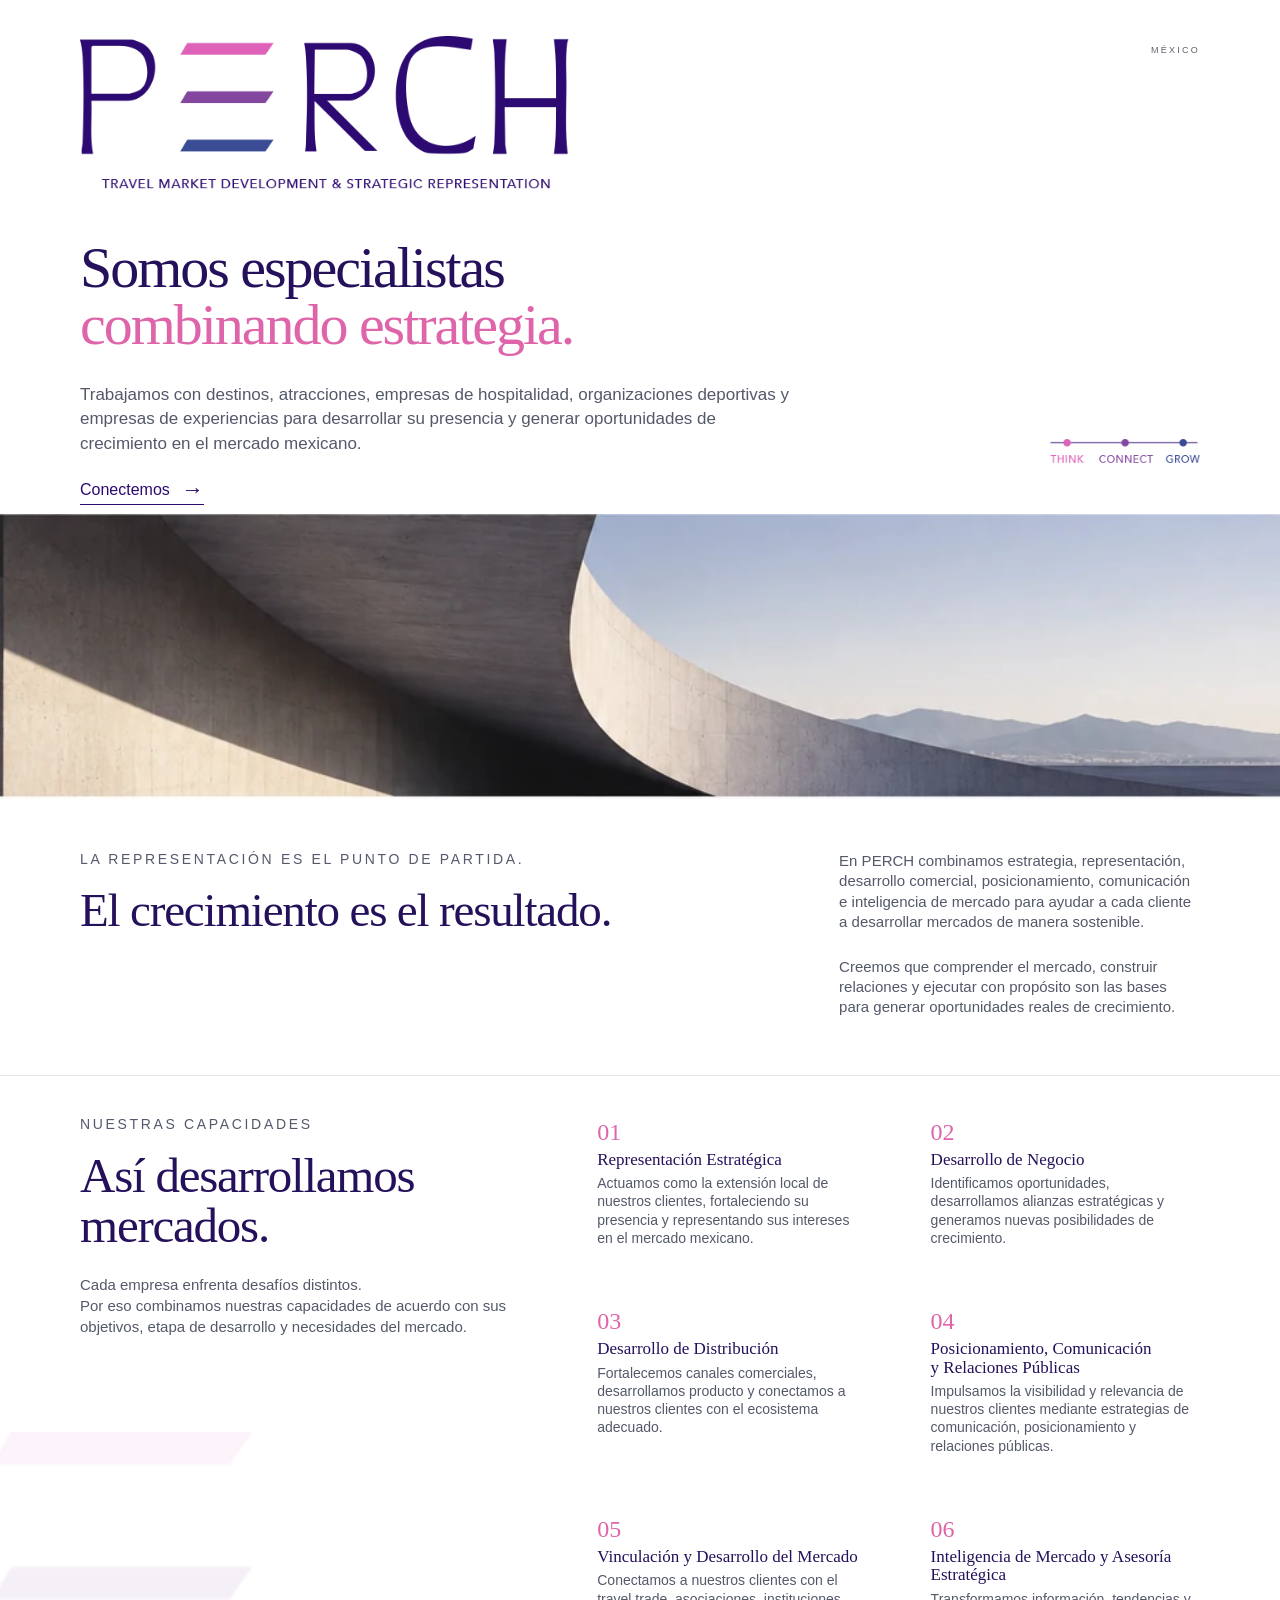
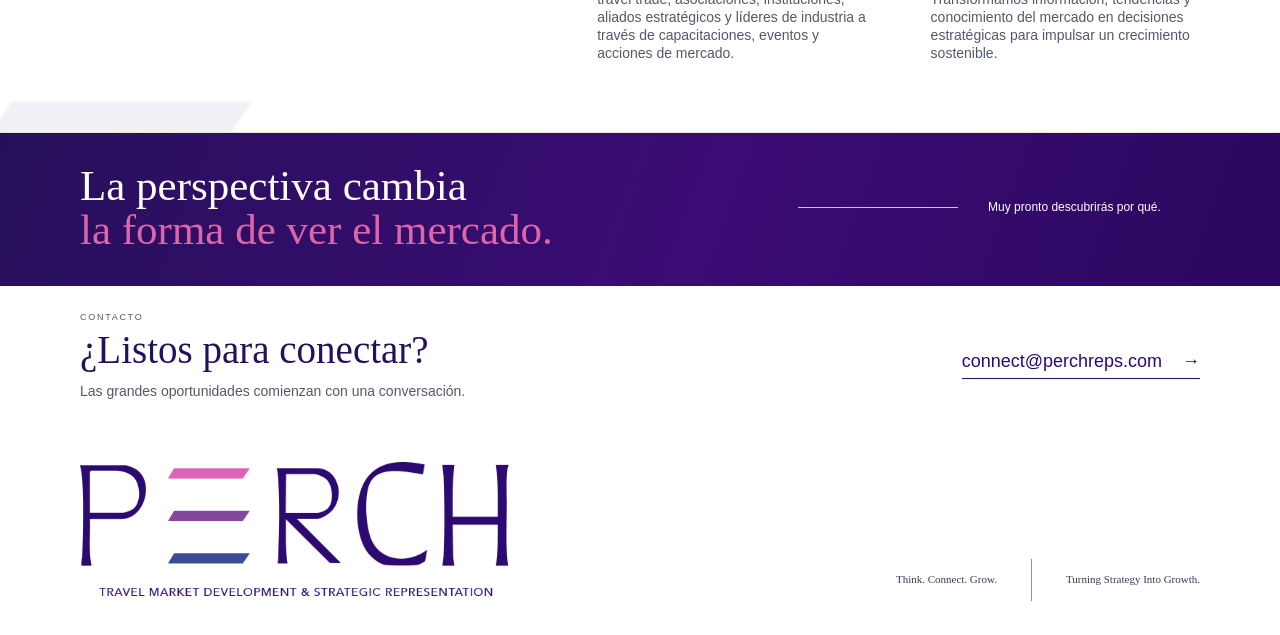
==== commit 1e5cb8c5: "Auditoría técnica: SEO, accesibilidad, mobile, performance y 404 - SEO: canonical, robots, Open Grap" ====
--- a/index.html
+++ b/index.html
@@ -6,32 +6,61 @@
   <title>PERCH | Travel Market Development & Strategic Representation</title>
   <meta name="description" content="PERCH desarrolla mercados en México mediante representación estratégica, desarrollo de negocio, distribución, posicionamiento, comunicación e inteligencia de mercado.">
   <meta name="theme-color" content="#ffffff">
+  <meta name="robots" content="index, follow">
+  <link rel="canonical" href="https://perchreps.com/">
+  <meta property="og:site_name" content="PERCH">
+  <meta property="og:locale" content="es_MX">
+  <meta property="og:url" content="https://perchreps.com/">
   <meta property="og:title" content="PERCH | Travel Market Development & Strategic Representation">
   <meta property="og:description" content="Somos especialistas combinando estrategia para desarrollar mercados y generar crecimiento sostenible.">
   <meta property="og:type" content="website">
+  <meta property="og:image" content="https://perchreps.com/assets/og-image.png">
+  <meta property="og:image:type" content="image/png">
+  <meta property="og:image:width" content="1200">
+  <meta property="og:image:height" content="630">
+  <meta property="og:image:alt" content="PERCH — Travel Market Development & Strategic Representation">
+  <meta name="twitter:card" content="summary_large_image">
+  <meta name="twitter:title" content="PERCH | Travel Market Development & Strategic Representation">
+  <meta name="twitter:description" content="Somos especialistas combinando estrategia para desarrollar mercados y generar crecimiento sostenible.">
+  <meta name="twitter:image" content="https://perchreps.com/assets/og-image.png">
+  <meta name="twitter:image:alt" content="PERCH — Travel Market Development & Strategic Representation">
   <link rel="icon" href="assets/favicon.svg" type="image/svg+xml">
-  <link rel="preload" href="assets/hero.webp" as="image" type="image/webp">
+  <link rel="icon" href="assets/favicon-32.png" type="image/png" sizes="32x32">
+  <link rel="apple-touch-icon" href="assets/apple-touch-icon.png">
+  <link rel="preload" href="assets/hero.webp" as="image" type="image/webp" fetchpriority="high">
   <link rel="stylesheet" href="style.css">
+  <script type="application/ld+json">
+  {
+    "@context": "https://schema.org",
+    "@type": "Organization",
+    "name": "PERCH",
+    "url": "https://perchreps.com/",
+    "logo": "https://perchreps.com/assets/logo-perch.png",
+    "email": "connect@perchreps.com",
+    "areaServed": "MX",
+    "slogan": "Turning Strategy Into Growth."
+  }
+  </script>
 </head>
 <body>
   <header class="hero">
     <div class="container hero-grid">
-      <div class="brand"><a href="#" aria-label="PERCH inicio"><img src="assets/logo-perch.png" alt="PERCH — Travel Market Development & Strategic Representation"></a></div>
+      <div class="brand"><a href="/" aria-label="PERCH — inicio"><img src="assets/logo-perch.png" alt="" width="592" height="191" fetchpriority="high"></a></div>
       <span class="country">MÉXICO</span>
 
       <div class="hero-copy">
         <h1>Somos especialistas<br><em>combinando estrategia.</em></h1>
         <p>Trabajamos con destinos, atracciones, empresas de hospitalidad, organizaciones deportivas y empresas de experiencias para desarrollar su presencia y generar oportunidades de crecimiento en el mercado mexicano.</p>
-        <a class="text-link" href="#contacto">Conectemos <span aria-hidden="true">→</span></a>
+        <a class="text-link" href="mailto:connect@perchreps.com">Conectemos <span aria-hidden="true">→</span></a>
       </div>
 
-      <div class="method-mark"><img src="assets/think-connect-grow.png" alt="Think. Connect. Grow."></div>
+      <div class="method-mark"><img src="assets/think-connect-grow.png" alt="Think. Connect. Grow." width="348" height="66"></div>
     </div>
   </header>
 
   <main>
     <figure class="image-band">
-      <img src="assets/hero.webp" alt="Arquitectura contemporánea de líneas curvas, luz y perspectiva" width="1536" height="285">
+      <img src="assets/hero.webp" alt="Arquitectura contemporánea de líneas curvas, luz y perspectiva" width="1024" height="214" fetchpriority="high" decoding="async">
     </figure>
 
     <section class="intro section-rule">
@@ -53,7 +82,7 @@
           <p class="eyebrow">NUESTRAS CAPACIDADES</p>
           <h2>Así desarrollamos<br>mercados.</h2>
           <p>Cada empresa enfrenta desafíos distintos.<br>Por eso combinamos nuestras capacidades de acuerdo con sus objetivos, etapa de desarrollo y necesidades del mercado.</p>
-          <img class="ghost-e" src="assets/perch-e.png" alt="" aria-hidden="true">
+          <img class="ghost-e" src="assets/perch-e.png" alt="" width="113" height="131" loading="lazy" decoding="async">
         </div>
 
         <div class="services">
@@ -70,7 +99,7 @@
     <section class="perspective">
       <div class="container perspective-grid">
         <h2>La perspectiva cambia<br><em>la forma de ver el mercado.</em></h2>
-        <div class="teaser"><span></span><p>Muy pronto descubrirás por qué.</p></div>
+        <div class="teaser"><span aria-hidden="true"></span><p>Muy pronto descubrirás por qué.</p></div>
       </div>
     </section>
   </main>
@@ -83,13 +112,13 @@
           <h2>¿Listos para conectar?</h2>
           <p>Las grandes oportunidades comienzan con una conversación.</p>
         </div>
-        <a class="email" href="mailto:connect@perchreps.com">connect@perchreps.com <span>→</span></a>
+        <a class="email" href="mailto:connect@perchreps.com">connect@perchreps.com <span aria-hidden="true">→</span></a>
       </div>
 
       <div class="footer-bottom">
-        <div class="footer-brand"><img src="assets/logo-perch.png" alt="PERCH"></div>
+        <div class="footer-brand"><img src="assets/logo-perch.png" alt="PERCH — Travel Market Development & Strategic Representation" width="592" height="191" loading="lazy" decoding="async"></div>
         <div class="footer-lines">
-          <span>Think. Connect. Grow.</span><i></i><span>Turning Strategy Into Growth.</span>
+          <span>Think. Connect. Grow.</span><i aria-hidden="true"></i><span>Turning Strategy Into Growth.</span>
         </div>
       </div>
     </div>
--- a/style.css
+++ b/style.css
@@ -146,3 +146,25 @@
   .method-mark{display:none}
   .footer-brand img{width:min(360px,86vw);max-width:none}
 }
+
+/* Accessibility, mobile and performance fixes (technical audit)
+   No changes to palette, copy or layout. */
+img{max-width:100%}
+.brand img,.method-mark img,.footer-brand img{height:auto}
+/* Visible keyboard focus (WCAG 2.4.7) */
+a:focus{outline:2px solid var(--purple);outline-offset:4px}
+a:focus:not(:focus-visible){outline:none}
+a:focus-visible{outline:2px solid var(--purple);outline-offset:4px;border-radius:2px}
+/* Tap targets >= 44px without changing the visual underline */
+.text-link,.email{position:relative}
+.text-link::after,.email::after{content:"";position:absolute;left:-6px;right:-6px;top:50%;min-height:48px;height:100%;transform:translateY(-50%)}
+.brand a{min-height:44px}
+/* Service numerals: 24px = WCAG "large text", so pink on white (3.19:1) meets 3:1 */
+.services article span{font-size:24px}
+@media (max-width:600px){
+  /* Legible minimum sizes on small screens */
+  .eyebrow.small{font-size:11px}
+  .teaser p{font-size:13px}
+  .footer-lines{font-size:12px}
+  .teaser{gap:20px}
+}
